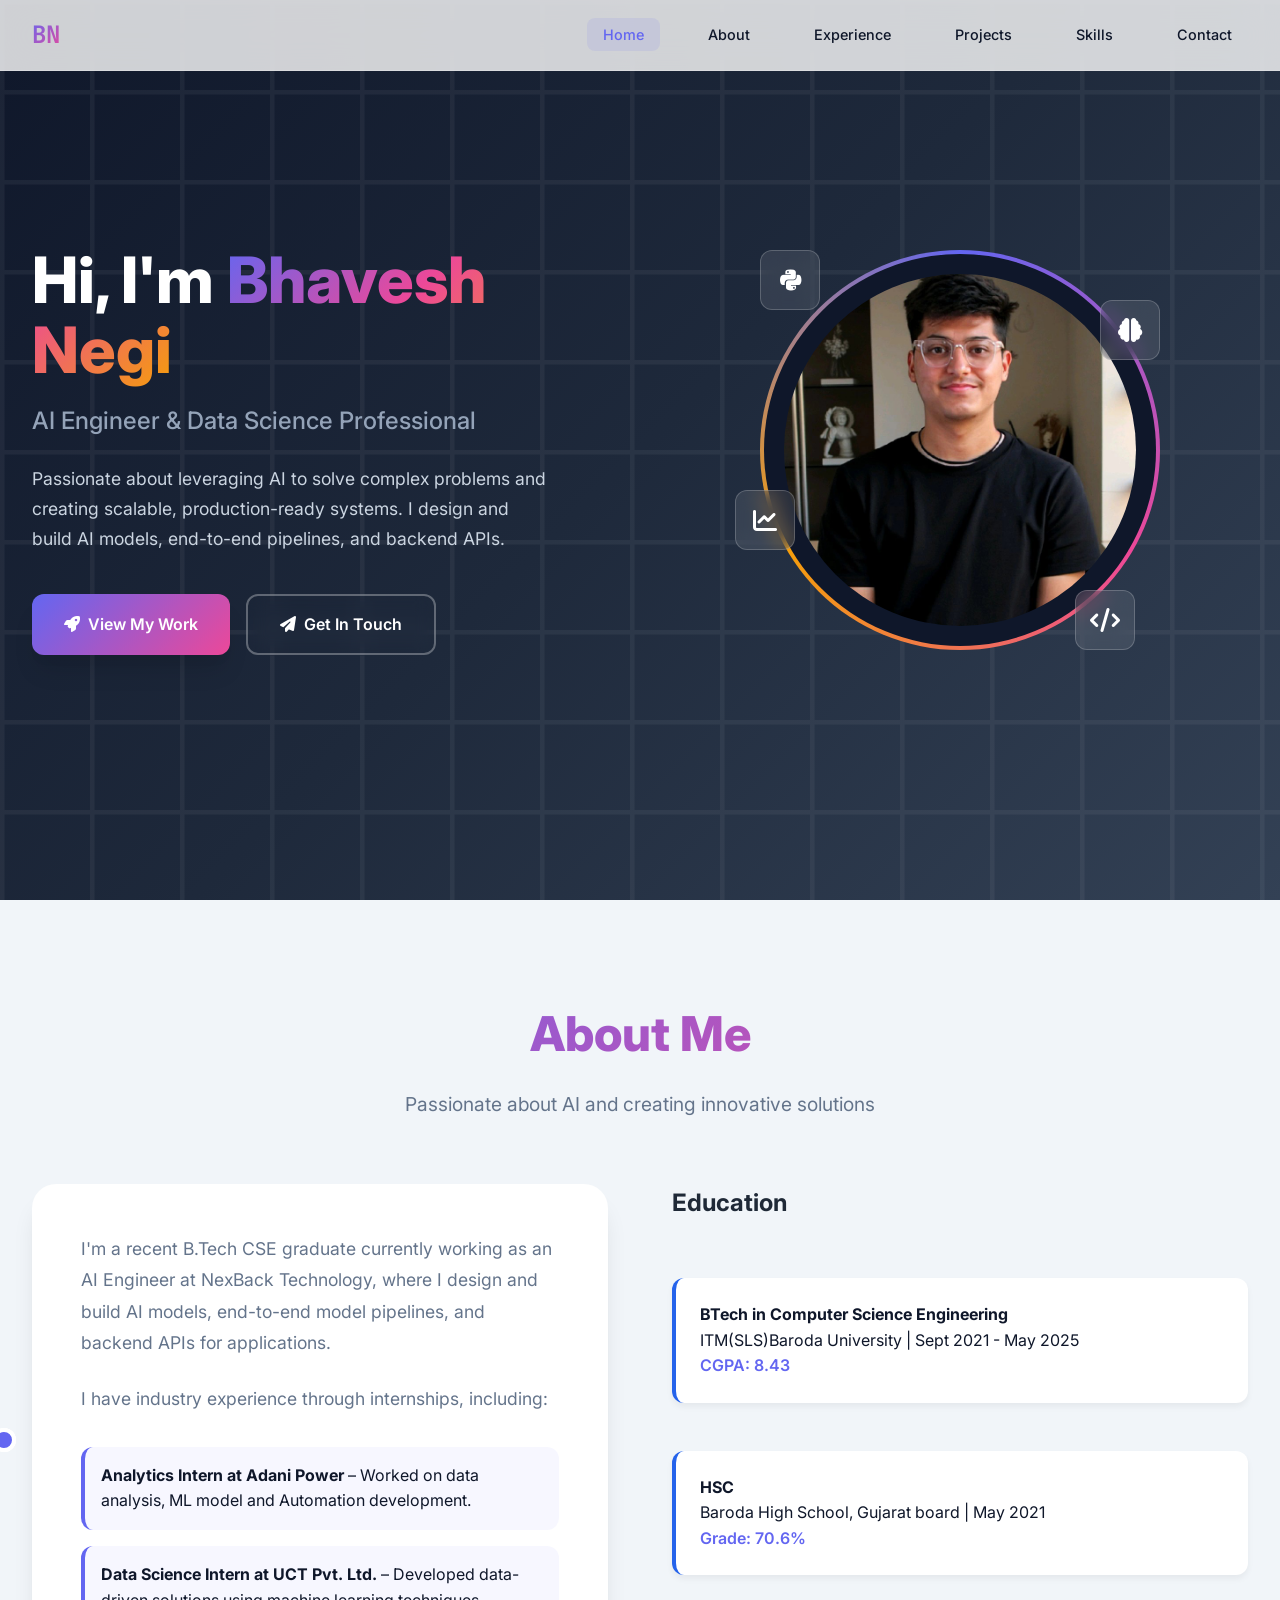
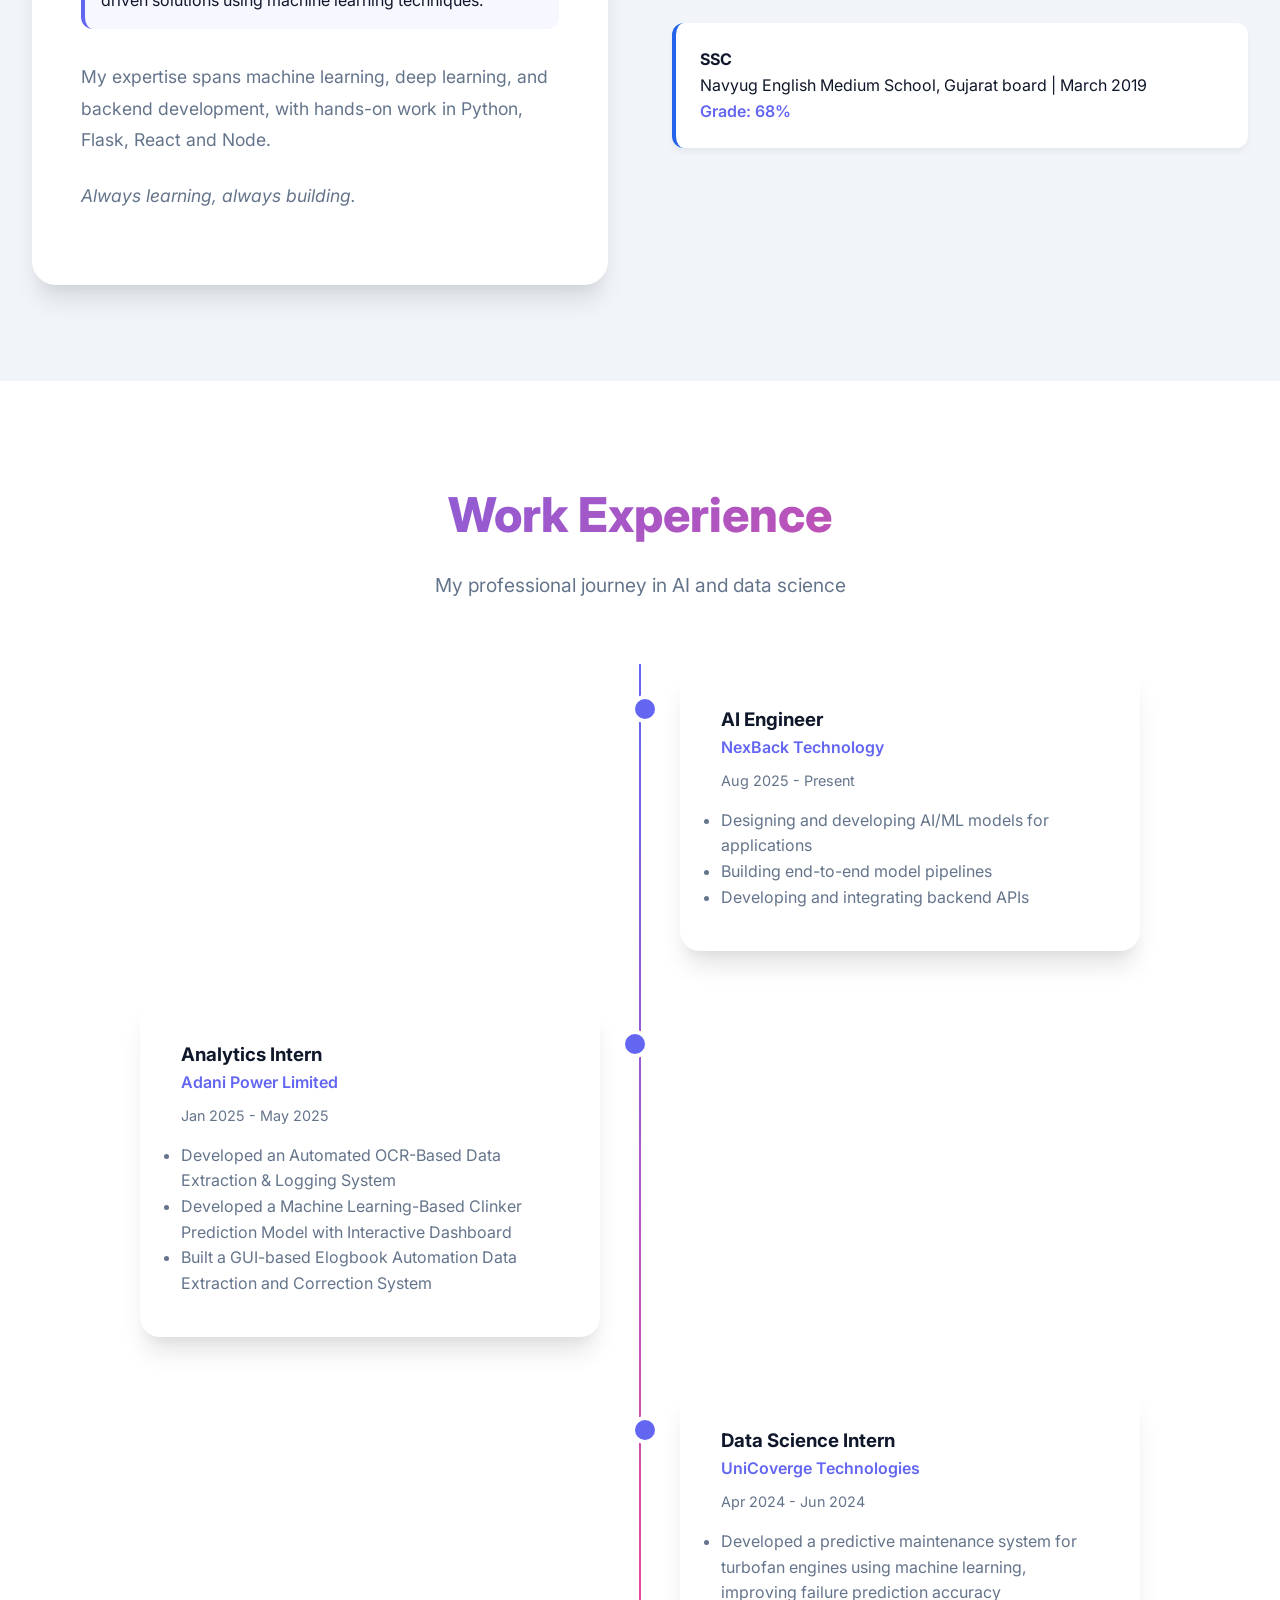
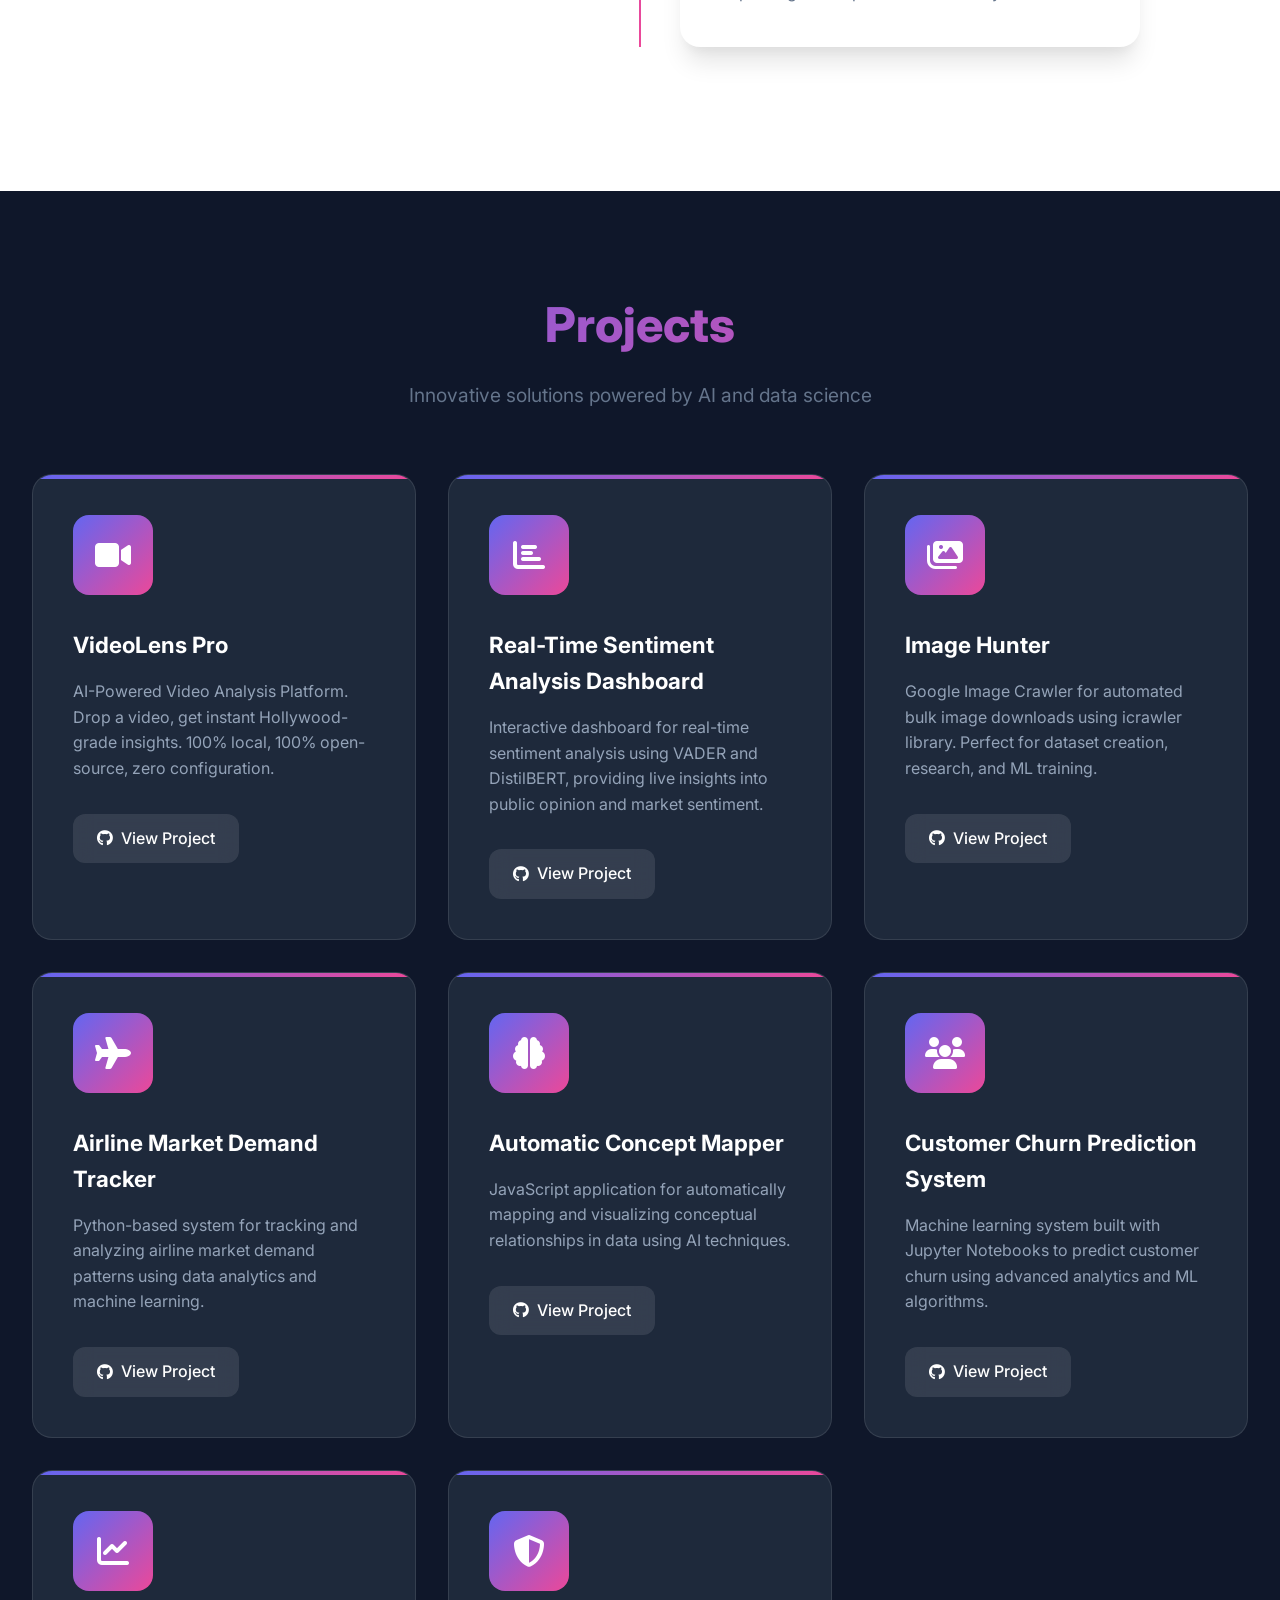
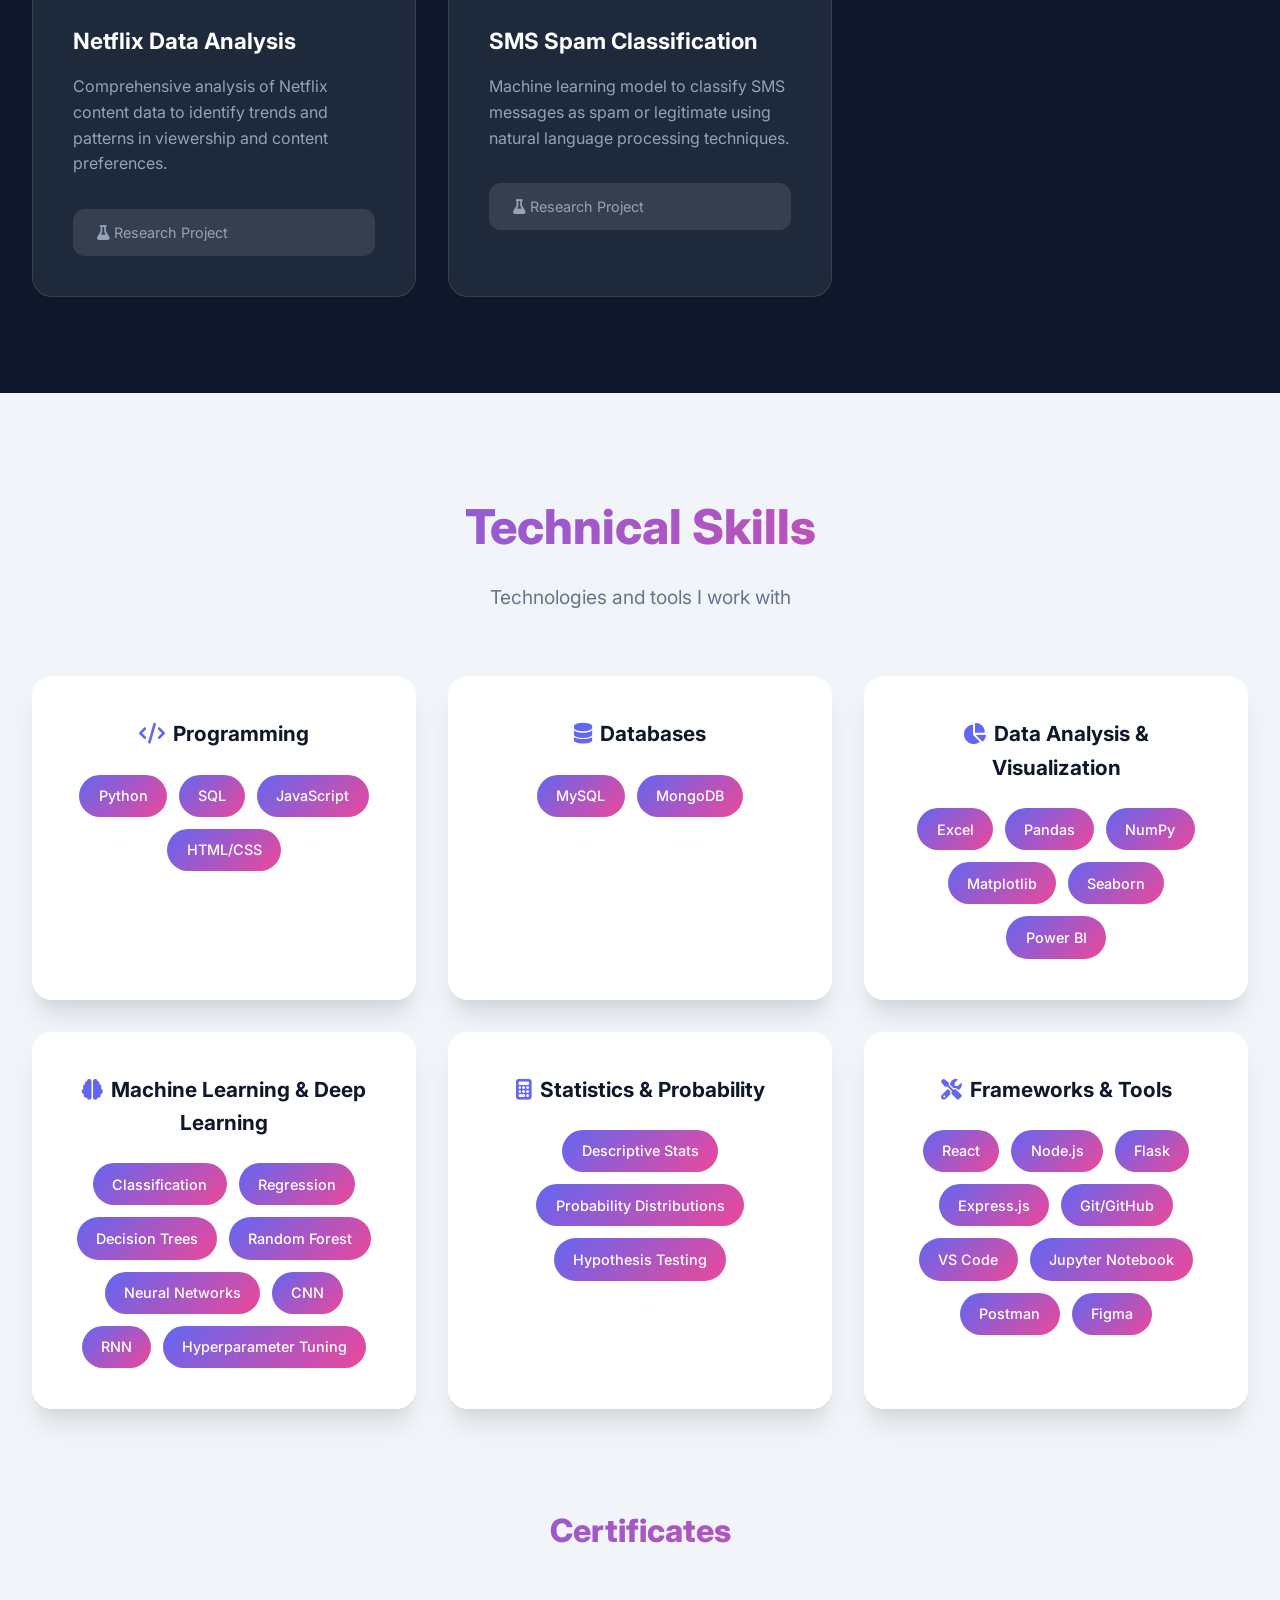
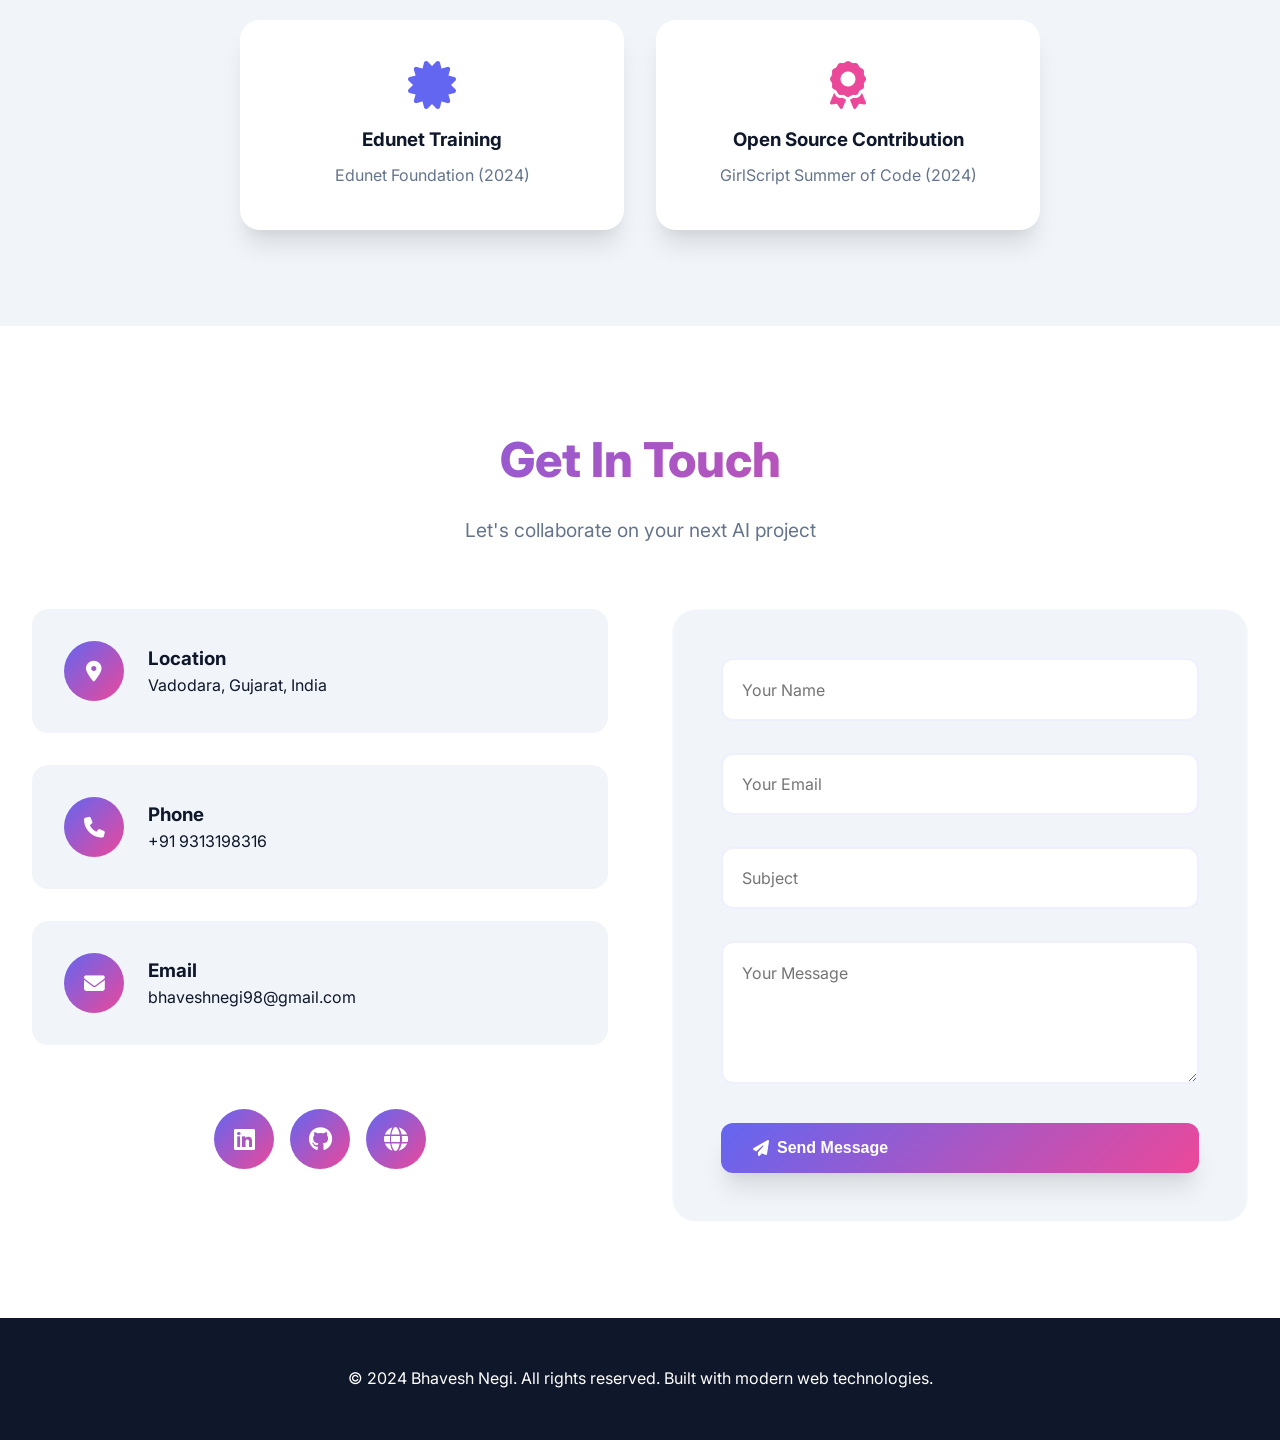
==== port.html @ 1c1dace3 "new file" ====
<!DOCTYPE html>
<html lang="en">
<head>
    <meta charset="UTF-8">
    <meta name="viewport" content="width=device-width, initial-scale=1.0">
    <title>Bhavesh Negi - AI Engineer</title>
    <link href="https://cdnjs.cloudflare.com/ajax/libs/font-awesome/6.4.0/css/all.min.css" rel="stylesheet">
    <link href="https://fonts.googleapis.com/css2?family=Inter:wght@300;400;500;600;700;800&family=JetBrains+Mono:wght@400;500;600&display=swap" rel="stylesheet">
    <style>
        :root {
            --primary: #6366f1;
            --primary-dark: #4f46e5;
            --secondary: #f59e0b;
            --accent: #ec4899;
            --dark: #0f172a;
            --dark-light: #1e293b;
            --gray: #64748b;
            --gray-light: #f1f5f9;
            --white: #ffffff;
            --gradient: linear-gradient(135deg, #667eea 0%, #764ba2 100%);
            --gradient-2: linear-gradient(135deg, #6366f1 0%, #ec4899 100%);
            --shadow: 0 20px 25px -5px rgba(0, 0, 0, 0.1), 0 10px 10px -5px rgba(0, 0, 0, 0.04);
            --shadow-lg: 0 25px 50px -12px rgba(0, 0, 0, 0.25);
        }

        * {
            margin: 0;
            padding: 0;
            box-sizing: border-box;
        }

        html {
            scroll-behavior: smooth;
            font-size: 16px;
        }

        body {
            font-family: 'Inter', sans-serif;
            line-height: 1.6;
            color: var(--dark);
            overflow-x: hidden;
            background: var(--white);
        }

        /* Navigation */
        .navbar {
            position: fixed;
            top: 0;
            width: 100%;
            background: rgba(255, 255, 255, 0.8);
            backdrop-filter: blur(20px);
            border-bottom: 1px solid rgba(255, 255, 255, 0.2);
            z-index: 1000;
            transition: all 0.3s ease;
        }

        .nav-container {
            max-width: 1400px;
            margin: 0 auto;
            padding: 1rem 2rem;
            display: flex;
            justify-content: space-between;
            align-items: center;
        }

        .nav-logo {
            font-family: 'JetBrains Mono', monospace;
            font-size: 1.5rem;
            font-weight: 700;
            background: var(--gradient-2);
            -webkit-background-clip: text;
            -webkit-text-fill-color: transparent;
            background-clip: text;
        }

        .nav-menu {
            display: flex;
            list-style: none;
            gap: 2rem;
        }

        .nav-link {
            text-decoration: none;
            color: var(--dark);
            font-weight: 500;
            font-size: 0.9rem;
            transition: all 0.3s ease;
            position: relative;
            padding: 0.5rem 1rem;
            border-radius: 8px;
        }

        .nav-link:hover, .nav-link.active {
            color: var(--primary);
            background: rgba(99, 102, 241, 0.1);
        }

        .hamburger {
            display: none;
            flex-direction: column;
            cursor: pointer;
            gap: 4px;
        }

        .hamburger span {
            width: 25px;
            height: 3px;
            background: var(--dark);
            border-radius: 2px;
            transition: 0.3s;
        }

        /* Hero Section */
        .hero {
            min-height: 100vh;
            display: flex;
            align-items: center;
            background: linear-gradient(135deg, #0f172a 0%, #1e293b 50%, #334155 100%);
            position: relative;
            overflow: hidden;
        }

        .hero::before {
            content: '';
            position: absolute;
            top: 0;
            left: 0;
            right: 0;
            bottom: 0;
            background: url('data:image/svg+xml,<svg xmlns="http://www.w3.org/2000/svg" viewBox="0 0 100 100"><defs><pattern id="grid" width="10" height="10" patternUnits="userSpaceOnUse"><path d="M 10 0 L 0 0 0 10" fill="none" stroke="rgba(255,255,255,0.05)" stroke-width="1"/></pattern></defs><rect width="100" height="100" fill="url(%23grid)"/></svg>');
            animation: float 20s ease-in-out infinite;
        }

        @keyframes float {
            0%, 100% { transform: translateY(0px); }
            50% { transform: translateY(-20px); }
        }

        .hero-container {
            max-width: 1400px;
            margin: 0 auto;
            padding: 0 2rem;
            display: grid;
            grid-template-columns: 1fr 1fr;
            gap: 4rem;
            align-items: center;
            position: relative;
            z-index: 2;
        }

        .hero-content h1 {
            font-size: clamp(2.5rem, 5vw, 4rem);
            font-weight: 800;
            color: var(--white);
            margin-bottom: 1rem;
            line-height: 1.1;
        }

        .hero-content .highlight {
            background: linear-gradient(135deg, #6366f1, #ec4899, #f59e0b);
            -webkit-background-clip: text;
            -webkit-text-fill-color: transparent;
            background-clip: text;
            animation: shimmer 3s ease-in-out infinite;
        }

        @keyframes shimmer {
            0%, 100% { background-position: 0% 50%; }
            50% { background-position: 100% 50%; }
        }

        .hero-subtitle {
            font-size: 1.5rem;
            color: #94a3b8;
            margin-bottom: 1.5rem;
            font-weight: 500;
        }

        .hero-description {
            font-size: 1.1rem;
            color: #cbd5e1;
            margin-bottom: 2.5rem;
            line-height: 1.7;
            max-width: 90%;
        }

        .hero-buttons {
            display: flex;
            gap: 1rem;
            flex-wrap: wrap;
        }

        .btn {
            padding: 1rem 2rem;
            border: none;
            border-radius: 12px;
            text-decoration: none;
            font-weight: 600;
            font-size: 1rem;
            transition: all 0.3s ease;
            cursor: pointer;
            display: inline-flex;
            align-items: center;
            gap: 0.5rem;
            position: relative;
            overflow: hidden;
        }

        .btn-primary {
            background: var(--gradient-2);
            color: var(--white);
            box-shadow: var(--shadow);
        }

        .btn-primary:hover {
            transform: translateY(-3px);
            box-shadow: var(--shadow-lg);
        }

        .btn-secondary {
            background: transparent;
            color: var(--white);
            border: 2px solid rgba(255, 255, 255, 0.3);
            backdrop-filter: blur(10px);
        }

        .btn-secondary:hover {
            background: rgba(255, 255, 255, 0.1);
            border-color: rgba(255, 255, 255, 0.5);
            transform: translateY(-3px);
        }

        .hero-visual {
            display: flex;
            justify-content: center;
            align-items: center;
            position: relative;
        }

        .profile-container {
            position: relative;
            width: 400px;
            height: 400px;
        }

        .profile-ring {
            position: absolute;
            inset: 0;
            border-radius: 50%;
            background: conic-gradient(from 0deg, #6366f1, #ec4899, #f59e0b, #6366f1);
            padding: 4px;
            animation: rotate 10s linear infinite;
        }

        @keyframes rotate {
            from { transform: rotate(0deg); }
            to { transform: rotate(360deg); }
        }

        .profile-image {
            width: 100%;
            height: 100%;
            border-radius: 50%;
            background: var(--dark);
            display: flex;
            align-items: center;
            justify-content: center;
            position: relative;
            overflow: hidden;
        }

        .profile-pic {
            width: 90%;
            height: 90%;
            border-radius: 50%;
            object-fit: cover;
            transition: transform 0.3s ease;
        }

        .floating-elements {
            position: absolute;
            inset: -50px;
            pointer-events: none;
        }

        .floating-element {
            position: absolute;
            width: 60px;
            height: 60px;
            border-radius: 12px;
            background: rgba(255, 255, 255, 0.1);
            backdrop-filter: blur(10px);
            border: 1px solid rgba(255, 255, 255, 0.2);
            display: flex;
            align-items: center;
            justify-content: center;
            color: var(--white);
            font-size: 1.5rem;
            animation: float-random 6s ease-in-out infinite;
        }

        .floating-element:nth-child(1) { top: 10%; left: 10%; animation-delay: 0s; }
        .floating-element:nth-child(2) { top: 20%; right: 10%; animation-delay: 1s; }
        .floating-element:nth-child(3) { bottom: 30%; left: 5%; animation-delay: 2s; }
        .floating-element:nth-child(4) { bottom: 10%; right: 15%; animation-delay: 3s; }

        @keyframes float-random {
            0%, 100% { transform: translateY(0px) rotate(0deg); }
            50% { transform: translateY(-20px) rotate(5deg); }
        }

        /* Sections */
        section {
            padding: 6rem 0;
        }

        .container {
            max-width: 1400px;
            margin: 0 auto;
            padding: 0 2rem;
        }

        .section-header {
            text-align: center;
            margin-bottom: 4rem;
        }

        .section-title {
            font-size: clamp(2rem, 4vw, 3rem);
            font-weight: 800;
            margin-bottom: 1rem;
            background: var(--gradient-2);
            -webkit-background-clip: text;
            -webkit-text-fill-color: transparent;
            background-clip: text;
        }

        .section-subtitle {
            font-size: 1.2rem;
            color: var(--gray);
            max-width: 600px;
            margin: 0 auto;
        }

        /* About Section */
        .about {
            background: var(--gray-light);
        }

        .about-content {
            display: grid;
            grid-template-columns: 1fr 1fr;
            gap: 4rem;
            align-items: start;
        }

        .about-text {
            background: var(--white);
            padding: 3rem;
            border-radius: 24px;
            box-shadow: var(--shadow);
            border: 1px solid rgba(255, 255, 255, 0.5);
        }

        .about-text p {
            margin-bottom: 1.5rem;
            font-size: 1.1rem;
            color: var(--gray);
            line-height: 1.8;
        }

        .about-list {
            margin: 2rem 0;
            padding-left: 0;
            list-style: none;
        }

        .about-list li {
            margin-bottom: 1rem;
            padding: 1rem;
            background: rgba(99, 102, 241, 0.05);
            border-radius: 12px;
            border-left: 4px solid var(--primary);
        }

        .education-timeline {
            display: flex;
            flex-direction: column;
            gap: 2rem;
        }
        
        .education-timeline h3{
            font-size: 1.5rem;
            margin-bottom: 1.5rem;
            color: #1f2937;
        }
        

        .education-item {
            background: white;
            padding: 1.5rem;
            border-radius: 12px;
            margin-bottom: 1rem;
            box-shadow: 0 4px 6px rgba(0, 0, 0, 0.05);
            border-left: 4px solid #2563eb;
        }

        .education-item:hover {
            transform: translateY(-5px);
        }

        .education-item::before {
            content: '';
            position: absolute;
            left: -8px;
            top: 50%;
            transform: translateY(-50%);
            width: 16px;
            height: 16px;
            background: var(--primary);
            border-radius: 50%;
            border: 4px solid var(--white);
        }

        /* Experience Section */
        .timeline {
            position: relative;
            max-width: 1000px;
            margin: 0 auto;
        }

        .timeline::before {
            content: '';
            position: absolute;
            left: 50%;
            top: 0;
            bottom: 0;
            width: 2px;
            background: linear-gradient(to bottom, var(--primary), var(--accent));
            transform: translateX(-50%);
        }

        .timeline-item {
            margin-bottom: 3rem;
            position: relative;
        }

        .timeline-content {
            background: var(--white);
            padding: 2.5rem;
            border-radius: 20px;
            box-shadow: var(--shadow);
            border: 1px solid rgba(255, 255, 255, 0.5);
            position: relative;
            width: calc(50% - 40px);
            transition: all 0.3s ease;
        }

        .timeline-content:hover {
            transform: translateY(-5px);
            box-shadow: var(--shadow-lg);
        }

        .timeline-item:nth-child(odd) .timeline-content {
            margin-left: auto;
        }

        .timeline-content::before {
            content: '';
            position: absolute;
            top: 30px;
            width: 20px;
            height: 20px;
            background: var(--primary);
            border-radius: 50%;
            border: 4px solid var(--white);
        }

        .timeline-item:nth-child(odd) .timeline-content::before {
            left: -50px;
        }

        .timeline-item:nth-child(even) .timeline-content::before {
            right: -50px;
        }

        /* Projects Section */
        .projects {
            background: var(--dark);
            color: var(--white);
        }

        .projects-grid {
            display: grid;
            grid-template-columns: repeat(auto-fit, minmax(350px, 1fr));
            gap: 2rem;
        }

        .project-card {
            background: var(--dark-light);
            padding: 2.5rem;
            border-radius: 20px;
            border: 1px solid rgba(255, 255, 255, 0.1);
            transition: all 0.3s ease;
            position: relative;
            overflow: hidden;
        }

        .project-card::before {
            content: '';
            position: absolute;
            top: 0;
            left: 0;
            right: 0;
            height: 4px;
            background: var(--gradient-2);
        }

        .project-card:hover {
            transform: translateY(-10px);
            border-color: rgba(255, 255, 255, 0.2);
        }

        .project-icon {
            width: 80px;
            height: 80px;
            background: var(--gradient-2);
            border-radius: 16px;
            display: flex;
            align-items: center;
            justify-content: center;
            margin-bottom: 2rem;
            font-size: 2rem;
        }

        .project-card h3 {
            font-size: 1.4rem;
            margin-bottom: 1rem;
            color: var(--white);
        }

        .project-card p {
            color: #94a3b8;
            line-height: 1.6;
            margin-bottom: 2rem;
        }

        .project-link {
            display: inline-flex;
            align-items: center;
            gap: 0.5rem;
            background: rgba(255, 255, 255, 0.1);
            color: var(--white);
            padding: 0.75rem 1.5rem;
            border-radius: 12px;
            text-decoration: none;
            font-weight: 500;
            transition: all 0.3s ease;
            backdrop-filter: blur(10px);
        }

        .project-link:hover {
            background: rgba(255, 255, 255, 0.2);
            transform: translateY(-2px);
        }

        /* Skills Section */
        .skills {
            background: var(--gray-light);
        }

        .skills-grid {
            display: grid;
            grid-template-columns: repeat(auto-fit, minmax(350px, 1fr));
            gap: 2rem;
        }

        .skill-category {
            background: var(--white);
            padding: 2.5rem;
            border-radius: 20px;
            box-shadow: var(--shadow);
            border: 1px solid rgba(255, 255, 255, 0.5);
            transition: transform 0.3s ease;
        }

        .skill-category:hover {
            transform: translateY(-5px);
        }

        .skill-category h3 {
            font-size: 1.3rem;
            margin-bottom: 1.5rem;
            color: var(--dark);
            text-align: center;
        }

        .skill-tags {
            display: flex;
            flex-wrap: wrap;
            gap: 0.75rem;
            justify-content: center;
        }

        .skill-tag {
            background: var(--gradient-2);
            color: var(--white);
            padding: 0.6rem 1.2rem;
            border-radius: 25px;
            font-size: 0.9rem;
            font-weight: 500;
            transition: all 0.3s ease;
            cursor: default;
        }

        .skill-tag:hover {
            transform: translateY(-2px) scale(1.05);
            box-shadow: 0 10px 25px rgba(99, 102, 241, 0.3);
        }

        /* Contact Section */
        .contact {
            background: var(--white);
        }

        .contact-content {
            display: grid;
            grid-template-columns: 1fr 1fr;
            gap: 4rem;
        }

        .contact-info {
            display: flex;
            flex-direction: column;
            gap: 2rem;
        }

        .contact-item {
            display: flex;
            align-items: center;
            gap: 1.5rem;
            padding: 2rem;
            background: var(--gray-light);
            border-radius: 16px;
            transition: all 0.3s ease;
        }

        .contact-item:hover {
            transform: translateY(-3px);
            box-shadow: var(--shadow);
        }

        .contact-item i {
            width: 60px;
            height: 60px;
            background: var(--gradient-2);
            color: var(--white);
            border-radius: 50%;
            display: flex;
            align-items: center;
            justify-content: center;
            font-size: 1.3rem;
        }

        .contact-form {
            background: var(--gray-light);
            padding: 3rem;
            border-radius: 24px;
            border: 1px solid rgba(255, 255, 255, 0.5);
        }

        .form-group {
            margin-bottom: 2rem;
        }

        .form-group input,
        .form-group textarea {
            width: 100%;
            padding: 1.2rem;
            border: 2px solid rgba(99, 102, 241, 0.1);
            border-radius: 12px;
            font-family: inherit;
            font-size: 1rem;
            transition: all 0.3s ease;
            background: var(--white);
        }

        .form-group input:focus,
        .form-group textarea:focus {
            outline: none;
            border-color: var(--primary);
            box-shadow: 0 0 0 4px rgba(99, 102, 241, 0.1);
        }

        /* Footer */
        .footer {
            background: var(--dark);
            color: var(--white);
            text-align: center;
            padding: 3rem 0;
        }

        /* Responsive */
        @media (max-width: 768px) {
            .hamburger {
                display: flex;
            }

            .nav-menu {
                position: fixed;
                left: -100%;
                top: 80px;
                flex-direction: column;
                background: rgba(255, 255, 255, 0.95);
                backdrop-filter: blur(20px);
                width: 100%;
                text-align: center;
                transition: 0.3s;
                padding: 2rem 0;
                border-radius: 0 0 20px 20px;
            }

            .nav-menu.active {
                left: 0;
            }

            .hero-container {
                grid-template-columns: 1fr;
                text-align: center;
                gap: 3rem;
            }

            .profile-container {
                width: 300px;
                height: 300px;
            }

            .about-content,
            .contact-content {
                grid-template-columns: 1fr;
                gap: 2rem;
            }

            .timeline::before {
                left: 20px;
            }

            .timeline-content {
                width: calc(100% - 60px);
                margin-left: 60px !important;
            }

            .timeline-content::before {
                left: -50px !important;
            }

            .projects-grid,
            .skills-grid {
                grid-template-columns: 1fr;
            }
        }

        /* Scroll animations */
        .fade-in {
            opacity: 0;
            transform: translateY(30px);
            transition: all 0.8s ease;
        }

        .fade-in.visible {
            opacity: 1;
            transform: translateY(0);
        }

        /* Scroll progress */
        .scroll-progress {
            position: fixed;
            top: 0;
            left: 0;
            width: 0%;
            height: 3px;
            background: var(--gradient-2);
            z-index: 1001;
            transition: width 0.1s ease;
        }
    </style>
</head>
<body>
    <!-- Scroll Progress -->
    <div class="scroll-progress"></div>

    <!-- Navigation -->
    <nav class="navbar">
        <div class="nav-container">
            <div class="nav-logo">BN</div>
            <ul class="nav-menu">
                <li><a href="#home" class="nav-link active">Home</a></li>
                <li><a href="#about" class="nav-link">About</a></li>
                <li><a href="#experience" class="nav-link">Experience</a></li>
                <li><a href="#projects" class="nav-link">Projects</a></li>
                <li><a href="#skills" class="nav-link">Skills</a></li>
                <li><a href="#contact" class="nav-link">Contact</a></li>
            </ul>
            <div class="hamburger">
                <span></span>
                <span></span>
                <span></span>
            </div>
        </div>
    </nav>

    <!-- Hero Section -->
    <section id="home" class="hero">
        <div class="hero-container">
            <div class="hero-content">
                <h1>Hi, I'm <span class="highlight">Bhavesh Negi</span></h1>
                <p class="hero-subtitle">AI Engineer & Data Science Professional</p>
                <p class="hero-description">
                    Passionate about leveraging AI to solve complex problems and creating scalable, production-ready systems. I design and build AI models, end-to-end pipelines, and backend APIs.
                </p>
                <div class="hero-buttons">
                    <a href="#projects" class="btn btn-primary">
                        <i class="fas fa-rocket"></i>
                        View My Work
                    </a>
                    <a href="#contact" class="btn btn-secondary">
                        <i class="fas fa-paper-plane"></i>
                        Get In Touch 
                    </a>
                </div>
            </div>
            <div class="hero-visual">
                <div class="profile-container">
                    <div class="profile-ring">
                        <div class="profile-image">
                            <img src="profile-photo.jpg" alt="Bhavesh Negi - AI Engineer" class="profile-pic">
                        </div>
                    </div>
                    <div class="floating-elements">
                        <div class="floating-element"><i class="fab fa-python"></i></div>
                        <div class="floating-element"><i class="fas fa-brain"></i></div>
                        <div class="floating-element"><i class="fas fa-chart-line"></i></div>
                        <div class="floating-element"><i class="fas fa-code"></i></div>
                    </div>
                </div>
            </div>
        </div>
    </section>

    <!-- About Section -->
    <section id="about" class="about fade-in">
        <div class="container">
            <div class="section-header">
                <h2 class="section-title">About Me</h2>
                <p class="section-subtitle">Passionate about AI and creating innovative solutions</p>
            </div>
            <div class="about-content">
                <div class="about-text">
                    <p>I'm a recent B.Tech CSE graduate currently working as an AI Engineer at NexBack Technology, where I design and build AI models, end-to-end model pipelines, and backend APIs for applications.</p>
                    <p>I have industry experience through internships, including:</p>
                    <ul class="about-list">
                        <li><strong>Analytics Intern at Adani Power</strong> – Worked on data analysis, ML model and Automation development.</li>
                        <li><strong>Data Science Intern at UCT Pvt. Ltd.</strong> – Developed data-driven solutions using machine learning techniques.</li>
                    </ul>
                    <p>My expertise spans machine learning, deep learning, and backend development, with hands-on work in Python, Flask, React and Node.</p>
                    <p><em>Always learning, always building.</em></p>
                </div>
                <div class="education-timeline">
                    <h3>Education</h3>
                    <div class="education-item">
                        <h4>BTech in Computer Science Engineering</h4>
                        <p>ITM(SLS)Baroda University | Sept 2021 - May 2025</p>
                        <p style="color: var(--primary); font-weight: 600;">CGPA: 8.43</p>
                    </div>
                    <div class="education-item">
                        <h4>HSC</h4>
                        <p>Baroda High School, Gujarat board | May 2021</p>
                        <p style="color: var(--primary); font-weight: 600;">Grade: 70.6%</p>
                    </div>
                    <div class="education-item">
                        <h4>SSC</h4>
                        <p>Navyug English Medium School, Gujarat board | March 2019</p>
                        <p style="color: var(--primary); font-weight: 600;">Grade: 68%</p>
                    </div>
                </div>
            </div>
        </div>
    </section>

    <!-- Experience Section -->
    <section id="experience" class="experience fade-in">
        <div class="container">
            <div class="section-header">
                <h2 class="section-title">Work Experience</h2>
                <p class="section-subtitle">My professional journey in AI and data science</p>
            </div>
            <div class="timeline">
                <div class="timeline-item">
                    <div class="timeline-content">
                        <h3>AI Engineer</h3>
                        <span style="color: var(--primary); font-weight: 600;">NexBack Technology</span>
                        <span style="color: var(--gray); font-size: 0.9rem; display: block; margin: 0.5rem 0;">Aug 2025 - Present</span>
                        <ul style="margin-top: 1rem; color: var(--gray);">
                            <li>Designing and developing AI/ML models for applications</li>
                            <li>Building end-to-end model pipelines</li>
                            <li>Developing and integrating backend APIs</li>
                        </ul>
                    </div>
                </div>
                <div class="timeline-item">
                    <div class="timeline-content">
                        <h3>Analytics Intern</h3>
                        <span style="color: var(--primary); font-weight: 600;">Adani Power Limited</span>
                        <span style="color: var(--gray); font-size: 0.9rem; display: block; margin: 0.5rem 0;">Jan 2025 - May 2025</span>
                        <ul style="margin-top: 1rem; color: var(--gray);">
                            <li>Developed an Automated OCR-Based Data Extraction & Logging System</li>
                            <li>Developed a Machine Learning-Based Clinker Prediction Model with Interactive Dashboard</li>
                            <li>Built a GUI-based Elogbook Automation Data Extraction and Correction System</li>
                        </ul>
                    </div>
                </div>
                <div class="timeline-item">
                    <div class="timeline-content">
                        <h3>Data Science Intern</h3>
                        <span style="color: var(--primary); font-weight: 600;">UniCoverge Technologies</span>
                        <span style="color: var(--gray); font-size: 0.9rem; display: block; margin: 0.5rem 0;">Apr 2024 - Jun 2024</span>
                        <ul style="margin-top: 1rem; color: var(--gray);">
                            <li>Developed a predictive maintenance system for turbofan engines using machine learning, improving failure prediction accuracy</li>
                        </ul>
                    </div>
                </div>
            </div>
        </div>
    </section>

    <!-- Projects Section -->
    <section id="projects" class="projects fade-in">
        <div class="container">
            <div class="section-header">
                <h2 class="section-title">Projects</h2>
                <p class="section-subtitle">Innovative solutions powered by AI and data science</p>
            </div>
            <div class="projects-grid">
                <div class="project-card">
                    <div class="project-icon">
                        <i class="fas fa-video"></i>
                    </div>
                    <h3>VideoLens Pro</h3>
                    <p>AI-Powered Video Analysis Platform. Drop a video, get instant Hollywood-grade insights. 100% local, 100% open-source, zero configuration.</p>
                    <a href="https://github.com/bhaveshnegi/VideoLensPro" class="project-link" target="_blank">
                        <i class="fab fa-github"></i>
                        View Project
                    </a>
                </div>

                <div class="project-card">
                    <div class="project-icon">
                        <i class="fas fa-chart-bar"></i>
                    </div>
                    <h3>Real-Time Sentiment Analysis Dashboard</h3>
                    <p>Interactive dashboard for real-time sentiment analysis using VADER and DistilBERT, providing live insights into public opinion and market sentiment.</p>
                    <a href="https://github.com/bhaveshnegi/Real-Time-Sentiment-Analysis-Dashboard" class="project-link" target="_blank">
                        <i class="fab fa-github"></i>
                        View Project
                    </a>
                </div>

                <div class="project-card">
                    <div class="project-icon">
                        <i class="fas fa-images"></i>
                    </div>
                    <h3>Image Hunter</h3>
                    <p>Google Image Crawler for automated bulk image downloads using icrawler library. Perfect for dataset creation, research, and ML training.</p>
                    <a href="https://github.com/bhaveshnegi/Image-Hunter" class="project-link" target="_blank">
                        <i class="fab fa-github"></i>
                        View Project
                    </a>
                </div>

                <div class="project-card">
                    <div class="project-icon">
                        <i class="fas fa-plane"></i>
                    </div>
                    <h3>Airline Market Demand Tracker</h3>
                    <p>Python-based system for tracking and analyzing airline market demand patterns using data analytics and machine learning.</p>
                    <a href="https://github.com/bhaveshnegi/Airline-Market-Demand-Tracker" class="project-link" target="_blank">
                        <i class="fab fa-github"></i>
                        View Project
                    </a>
                </div>

                <div class="project-card">
                    <div class="project-icon">
                        <i class="fas fa-brain"></i>
                    </div>
                    <h3>Automatic Concept Mapper</h3>
                    <p>JavaScript application for automatically mapping and visualizing conceptual relationships in data using AI techniques.</p>
                    <a href="https://github.com/bhaveshnegi/Automatic-Concept-Mapper" class="project-link" target="_blank">
                        <i class="fab fa-github"></i>
                        View Project
                    </a>
                </div>

                <div class="project-card">
                    <div class="project-icon">
                        <i class="fas fa-users"></i>
                    </div>
                    <h3>Customer Churn Prediction System</h3>
                    <p>Machine learning system built with Jupyter Notebooks to predict customer churn using advanced analytics and ML algorithms.</p>
                    <a href="https://github.com/bhaveshnegi/Customer-Churn-Prediction-System" class="project-link" target="_blank">
                        <i class="fab fa-github"></i>
                        View Project
                    </a>
                </div>

                <div class="project-card">
                    <div class="project-icon">
                        <i class="fas fa-chart-line"></i>
                    </div>
                    <h3>Netflix Data Analysis</h3>
                    <p>Comprehensive analysis of Netflix content data to identify trends and patterns in viewership and content preferences.</p>
                    <div style="padding: 0.75rem 1.5rem; background: rgba(255, 255, 255, 0.1); border-radius: 12px; color: #94a3b8; font-size: 0.9rem; margin-top: 2rem;">
                        <i class="fas fa-flask"></i>
                        Research Project
                    </div>
                </div>

                <div class="project-card">
                    <div class="project-icon">
                        <i class="fas fa-shield-alt"></i>
                    </div>
                    <h3>SMS Spam Classification</h3>
                    <p>Machine learning model to classify SMS messages as spam or legitimate using natural language processing techniques.</p>
                    <div style="padding: 0.75rem 1.5rem; background: rgba(255, 255, 255, 0.1); border-radius: 12px; color: #94a3b8; font-size: 0.9rem; margin-top: 2rem;">
                        <i class="fas fa-flask"></i>
                        Research Project
                    </div>
                </div>
            </div>
        </div>
    </section>

    <!-- Skills Section -->
    <section id="skills" class="skills fade-in">
        <div class="container">
            <div class="section-header">
                <h2 class="section-title">Technical Skills</h2>
                <p class="section-subtitle">Technologies and tools I work with</p>
            </div>
            <div class="skills-grid">
                <div class="skill-category">
                    <h3><i class="fas fa-code" style="margin-right: 0.5rem; color: var(--primary);"></i>Programming</h3>
                    <div class="skill-tags">
                        <span class="skill-tag">Python</span>
                        <span class="skill-tag">SQL</span>
                        <span class="skill-tag">JavaScript</span>
                        <span class="skill-tag">HTML/CSS</span>
                    </div>
                </div>

                <div class="skill-category">
                    <h3><i class="fas fa-database" style="margin-right: 0.5rem; color: var(--primary);"></i>Databases</h3>
                    <div class="skill-tags">
                        <span class="skill-tag">MySQL</span>
                        <span class="skill-tag">MongoDB</span>
                    </div>
                </div>

                <div class="skill-category">
                    <h3><i class="fas fa-chart-pie" style="margin-right: 0.5rem; color: var(--primary);"></i>Data Analysis & Visualization</h3>
                    <div class="skill-tags">
                        <span class="skill-tag">Excel</span>
                        <span class="skill-tag">Pandas</span>
                        <span class="skill-tag">NumPy</span>
                        <span class="skill-tag">Matplotlib</span>
                        <span class="skill-tag">Seaborn</span>
                        <span class="skill-tag">Power BI</span>
                    </div>
                </div>

                <div class="skill-category">
                    <h3><i class="fas fa-brain" style="margin-right: 0.5rem; color: var(--primary);"></i>Machine Learning & Deep Learning</h3>
                    <div class="skill-tags">
                        <span class="skill-tag">Classification</span>
                        <span class="skill-tag">Regression</span>
                        <span class="skill-tag">Decision Trees</span>
                        <span class="skill-tag">Random Forest</span>
                        <span class="skill-tag">Neural Networks</span>
                        <span class="skill-tag">CNN</span>
                        <span class="skill-tag">RNN</span>
                        <span class="skill-tag">Hyperparameter Tuning</span>
                    </div>
                </div>

                <div class="skill-category">
                    <h3><i class="fas fa-calculator" style="margin-right: 0.5rem; color: var(--primary);"></i>Statistics & Probability</h3>
                    <div class="skill-tags">
                        <span class="skill-tag">Descriptive Stats</span>
                        <span class="skill-tag">Probability Distributions</span>
                        <span class="skill-tag">Hypothesis Testing</span>
                    </div>
                </div>

                <div class="skill-category">
                    <h3><i class="fas fa-tools" style="margin-right: 0.5rem; color: var(--primary);"></i>Frameworks & Tools</h3>
                    <div class="skill-tags">
                        <span class="skill-tag">React</span>
                        <span class="skill-tag">Node.js</span>
                        <span class="skill-tag">Flask</span>
                        <span class="skill-tag">Express.js</span>
                        <span class="skill-tag">Git/GitHub</span>
                        <span class="skill-tag">VS Code</span>
                        <span class="skill-tag">Jupyter Notebook</span>
                        <span class="skill-tag">Postman</span>
                        <span class="skill-tag">Figma</span>
                    </div>
                </div>
            </div>

            <!-- Certificates Section -->
            <div style="margin-top: 6rem;">
                <div class="section-header">
                    <h2 class="section-title" style="font-size: 2rem;">Certificates</h2>
                </div>
                <div style="display: grid; grid-template-columns: repeat(auto-fit, minmax(300px, 1fr)); gap: 2rem; max-width: 800px; margin: 0 auto;">
                    <div style="background: var(--white); padding: 2.5rem; border-radius: 20px; box-shadow: var(--shadow); text-align: center; border: 1px solid rgba(255, 255, 255, 0.5); transition: transform 0.3s ease;" onmouseover="this.style.transform='translateY(-5px)'" onmouseout="this.style.transform='translateY(0)'">
                        <i class="fas fa-certificate" style="font-size: 3rem; color: var(--primary); margin-bottom: 1rem;"></i>
                        <h3 style="margin-bottom: 0.5rem;">Edunet Training</h3>
                        <p style="color: var(--gray);">Edunet Foundation (2024)</p>
                    </div>
                    <div style="background: var(--white); padding: 2.5rem; border-radius: 20px; box-shadow: var(--shadow); text-align: center; border: 1px solid rgba(255, 255, 255, 0.5); transition: transform 0.3s ease;" onmouseover="this.style.transform='translateY(-5px)'" onmouseout="this.style.transform='translateY(0)'">
                        <i class="fas fa-award" style="font-size: 3rem; color: var(--accent); margin-bottom: 1rem;"></i>
                        <h3 style="margin-bottom: 0.5rem;">Open Source Contribution</h3>
                        <p style="color: var(--gray);">GirlScript Summer of Code (2024)</p>
                    </div>
                </div>
            </div>
        </div>
    </section>

    <!-- Contact Section -->
    <section id="contact" class="contact fade-in">
        <div class="container">
            <div class="section-header">
                <h2 class="section-title">Get In Touch</h2>
                <p class="section-subtitle">Let's collaborate on your next AI project</p>
            </div>
            <div class="contact-content">
                <div class="contact-info">
                    <div class="contact-item">
                        <i class="fas fa-map-marker-alt"></i>
                        <div>
                            <h3>Location</h3>
                            <p>Vadodara, Gujarat, India</p>
                        </div>
                    </div>
                    <div class="contact-item">
                        <i class="fas fa-phone"></i>
                        <div>
                            <h3>Phone</h3>
                            <p>+91 9313198316</p>
                        </div>
                    </div>
                    <div class="contact-item">
                        <i class="fas fa-envelope"></i>
                        <div>
                            <h3>Email</h3>
                            <p>bhaveshnegi98@gmail.com</p>
                        </div>
                    </div>
                    <div style="display: flex; gap: 1rem; justify-content: center; margin-top: 2rem;">
                        <a href="https://www.linkedin.com/in/bhavesh-negi-59314224a/" style="width: 60px; height: 60px; background: var(--gradient-2); color: var(--white); border-radius: 50%; display: flex; align-items: center; justify-content: center; text-decoration: none; transition: all 0.3s ease; font-size: 1.5rem;" target="_blank" onmouseover="this.style.transform='translateY(-3px)'" onmouseout="this.style.transform='translateY(0)'">
                            <i class="fab fa-linkedin"></i>
                        </a>
                        <a href="https://github.com/bhaveshnegi" style="width: 60px; height: 60px; background: var(--gradient-2); color: var(--white); border-radius: 50%; display: flex; align-items: center; justify-content: center; text-decoration: none; transition: all 0.3s ease; font-size: 1.5rem;" target="_blank" onmouseover="this.style.transform='translateY(-3px)'" onmouseout="this.style.transform='translateY(0)'">
                            <i class="fab fa-github"></i>
                        </a>
                        <a href="#" style="width: 60px; height: 60px; background: var(--gradient-2); color: var(--white); border-radius: 50%; display: flex; align-items: center; justify-content: center; text-decoration: none; transition: all 0.3s ease; font-size: 1.5rem;" onmouseover="this.style.transform='translateY(-3px)'" onmouseout="this.style.transform='translateY(0)'">
                            <i class="fas fa-globe"></i>
                        </a>
                    </div>
                </div>
                <div class="contact-form">
                    <div id="contactForm">
                        <div class="form-group">
                            <input type="text" id="name" name="name" placeholder="Your Name" required>
                        </div>
                        <div class="form-group">
                            <input type="email" id="email" name="email" placeholder="Your Email" required>
                        </div>
                        <div class="form-group">
                            <input type="text" id="subject" name="subject" placeholder="Subject" required>
                        </div>
                        <div class="form-group">
                            <textarea id="message" name="message" placeholder="Your Message" rows="5" required></textarea>
                        </div>
                        <button type="button" class="btn btn-primary" style="width: 100%;" onclick="sendMessage()">
                            <i class="fas fa-paper-plane"></i>
                            Send Message
                        </button>
                    </div>
                </div>
            </div>
        </div>
    </section>

    <!-- Footer -->
    <footer class="footer">
        <div class="container">
            <p>&copy; 2024 Bhavesh Negi. All rights reserved. Built with modern web technologies.</p>
        </div>
    </footer>

    <script>
        // Mobile Navigation Toggle
        const hamburger = document.querySelector('.hamburger');
        const navMenu = document.querySelector('.nav-menu');

        hamburger.addEventListener('click', () => {
            hamburger.classList.toggle('active');
            navMenu.classList.toggle('active');
        });

        // Close mobile menu when clicking on a link
        document.querySelectorAll('.nav-link').forEach(link => {
            link.addEventListener('click', () => {
                hamburger.classList.remove('active');
                navMenu.classList.remove('active');
            });
        });

        // Smooth scrolling for navigation links
        document.querySelectorAll('a[href^="#"]').forEach(anchor => {
            anchor.addEventListener('click', function (e) {
                e.preventDefault();
                const target = document.querySelector(this.getAttribute('href'));
                if (target) {
                    target.scrollIntoView({
                        behavior: 'smooth',
                        block: 'start'
                    });
                }
            });
        });

        // Scroll progress bar
        window.addEventListener('scroll', () => {
            const scrollTop = document.documentElement.scrollTop;
            const scrollHeight = document.documentElement.scrollHeight - document.documentElement.clientHeight;
            const scrollPercent = (scrollTop / scrollHeight) * 100;
            document.querySelector('.scroll-progress').style.width = scrollPercent + '%';
        });

        // Navbar background change on scroll
        window.addEventListener('scroll', () => {
            const navbar = document.querySelector('.navbar');
            if (window.scrollY > 100) {
                navbar.style.background = 'rgba(255, 255, 255, 0.9)';
                navbar.style.borderBottom = '1px solid rgba(0, 0, 0, 0.1)';
            } else {
                navbar.style.background = 'rgba(255, 255, 255, 0.8)';
                navbar.style.borderBottom = '1px solid rgba(255, 255, 255, 0.2)';
            }
        });

        // Scroll animations
        const observerOptions = {
            threshold: 0.1,
            rootMargin: '0px 0px -50px 0px'
        };

        const observer = new IntersectionObserver((entries) => {
            entries.forEach(entry => {
                if (entry.isIntersecting) {
                    entry.target.classList.add('visible');
                }
            });
        }, observerOptions);

        // Observe all sections for animation
        document.querySelectorAll('.fade-in').forEach(section => {
            observer.observe(section);
        });

        // Active navigation highlighting
        function highlightActiveNav() {
            const sections = document.querySelectorAll('section[id]');
            const navLinks = document.querySelectorAll('.nav-link');
            
            window.addEventListener('scroll', () => {
                let current = '';
                
                sections.forEach(section => {
                    const sectionTop = section.offsetTop;
                    const sectionHeight = section.clientHeight;
                    
                    if (window.scrollY >= (sectionTop - 200)) {
                        current = section.getAttribute('id');
                    }
                });
                
                navLinks.forEach(link => {
                    link.classList.remove('active');
                    if (link.getAttribute('href') === `#${current}`) {
                        link.classList.add('active');
                    }
                });
            });
        }

        highlightActiveNav();

        // Contact form handling
        function sendMessage() {
            const name = document.getElementById('name').value;
            const email = document.getElementById('email').value;
            const subject = document.getElementById('subject').value;
            const message = document.getElementById('message').value;
            
            if (!name || !email || !subject || !message) {
                alert('Please fill in all fields');
                return;
            }
            
            const emailRegex = /^[^\s@]+@[^\s@]+\.[^\s@]+$/;
            if (!emailRegex.test(email)) {
                alert('Please enter a valid email address');
                return;
            }
            
            alert('Thank you for your message! I will get back to you soon.');
            
            // Reset the form
            document.getElementById('name').value = '';
            document.getElementById('email').value = '';
            document.getElementById('subject').value = '';
            document.getElementById('message').value = '';
        }

        // Add loading animation
        window.addEventListener('load', () => {
            document.body.style.opacity = '1';
        });

        document.body.style.opacity = '0';
        document.body.style.transition = 'opacity 0.5s ease';

        // Back to top button
        const backToTopBtn = document.createElement('button');
        backToTopBtn.innerHTML = '<i class="fas fa-arrow-up"></i>';
        backToTopBtn.style.cssText = `
            position: fixed;
            bottom: 30px;
            right: 30px;
            width: 60px;
            height: 60px;
            background: var(--gradient-2);
            color: white;
            border: none;
            border-radius: 50%;
            cursor: pointer;
            display: none;
            align-items: center;
            justify-content: center;
            font-size: 1.2rem;
            transition: all 0.3s ease;
            z-index: 1000;
            box-shadow: var(--shadow);
        `;
        
        document.body.appendChild(backToTopBtn);
        
        window.addEventListener('scroll', () => {
            if (window.scrollY > 300) {
                backToTopBtn.style.display = 'flex';
            } else {
                backToTopBtn.style.display = 'none';
            }
        });
        
        backToTopBtn.addEventListener('click', () => {
            window.scrollTo({
                top: 0,
                behavior: 'smooth'
            });
        });
        
        backToTopBtn.addEventListener('mouseenter', function() {
            this.style.transform = 'translateY(-5px) scale(1.1)';
        });
        
        backToTopBtn.addEventListener('mouseleave', function() {
            this.style.transform = 'translateY(0) scale(1)';
        });
    </script>
</body>
</html>
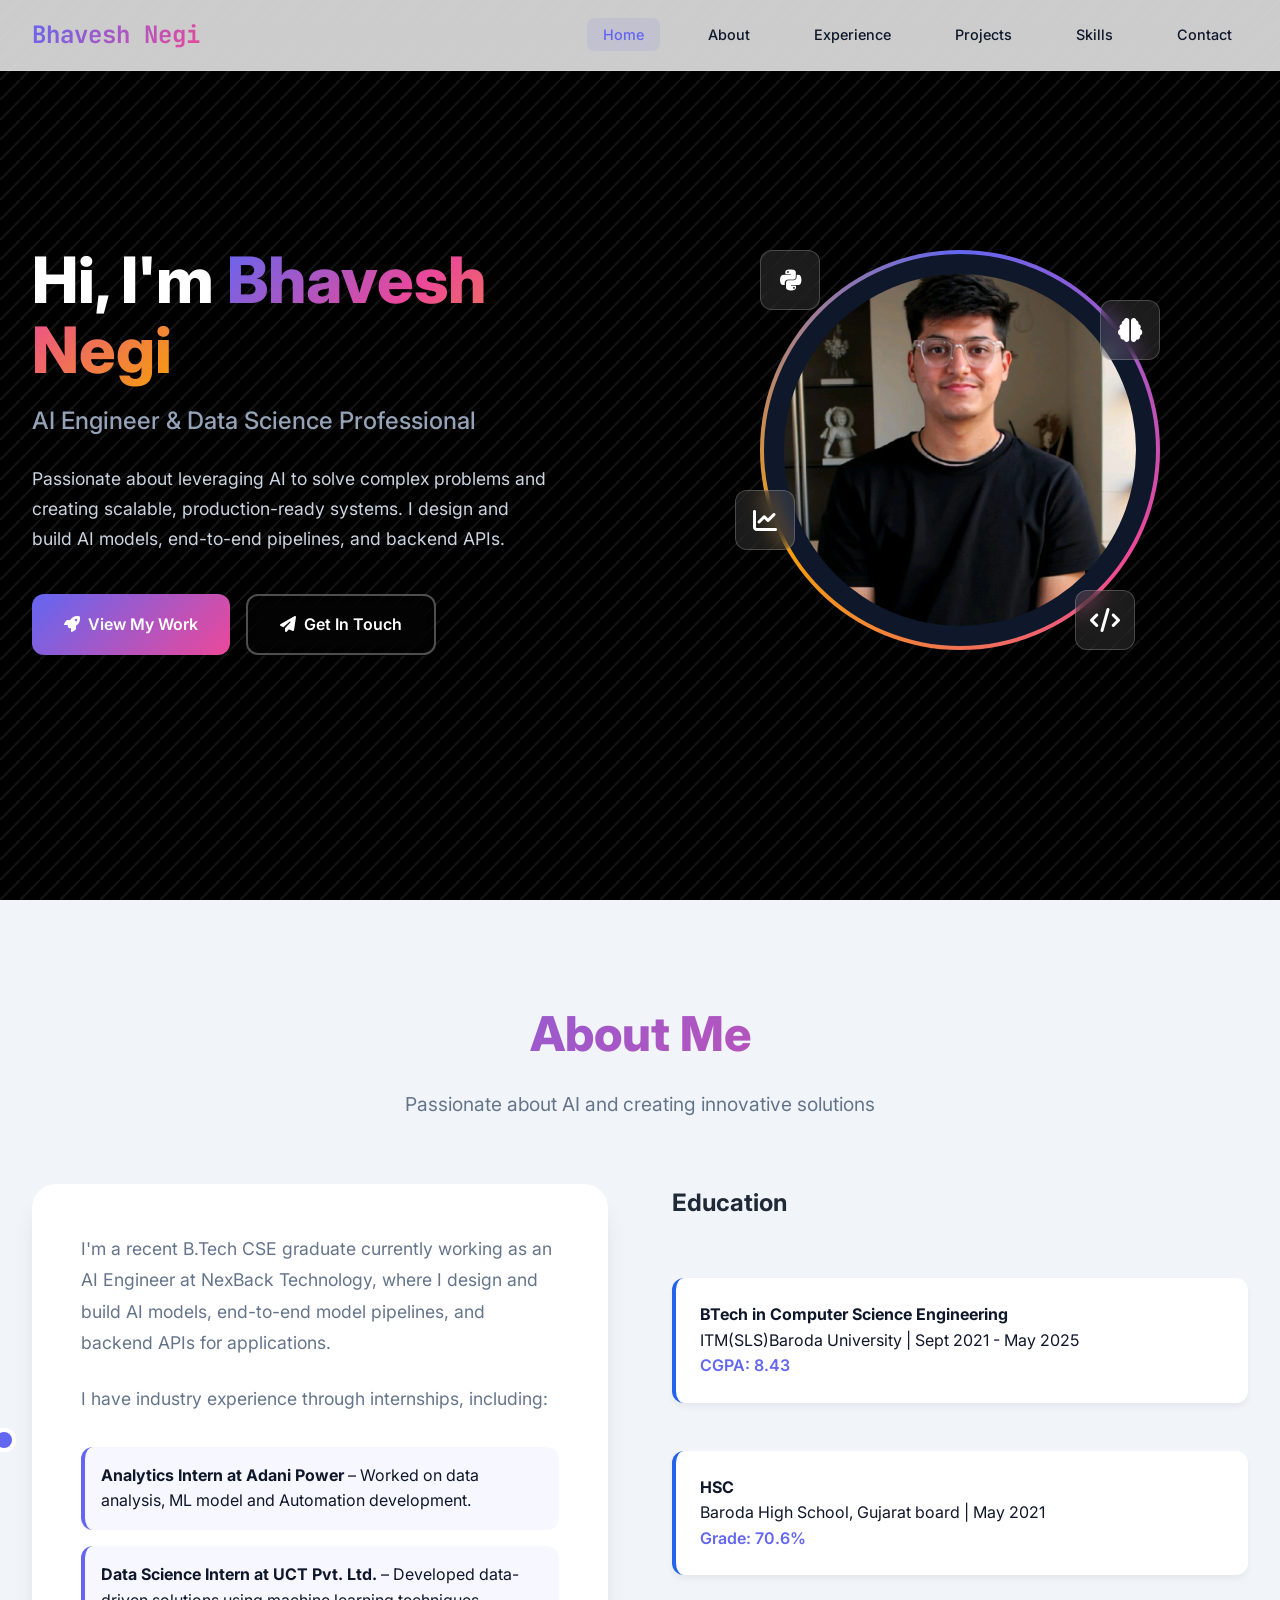
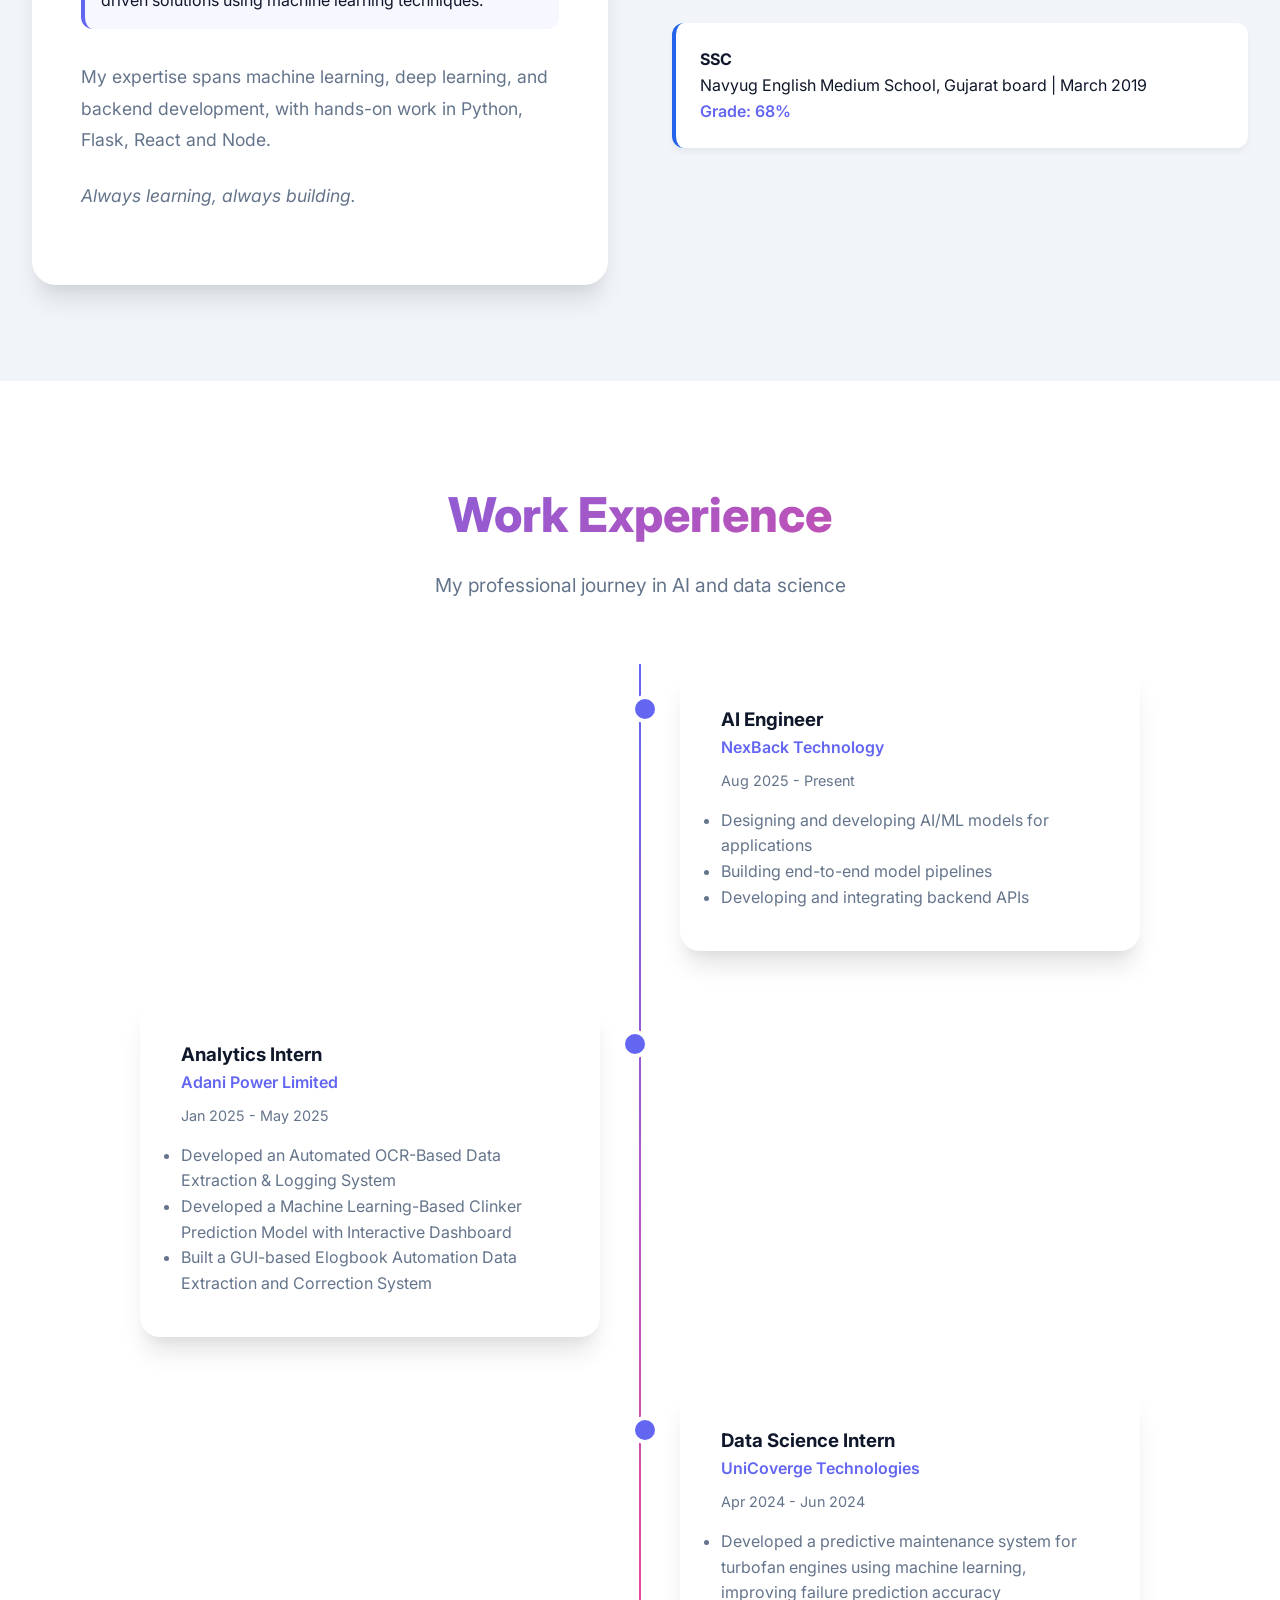
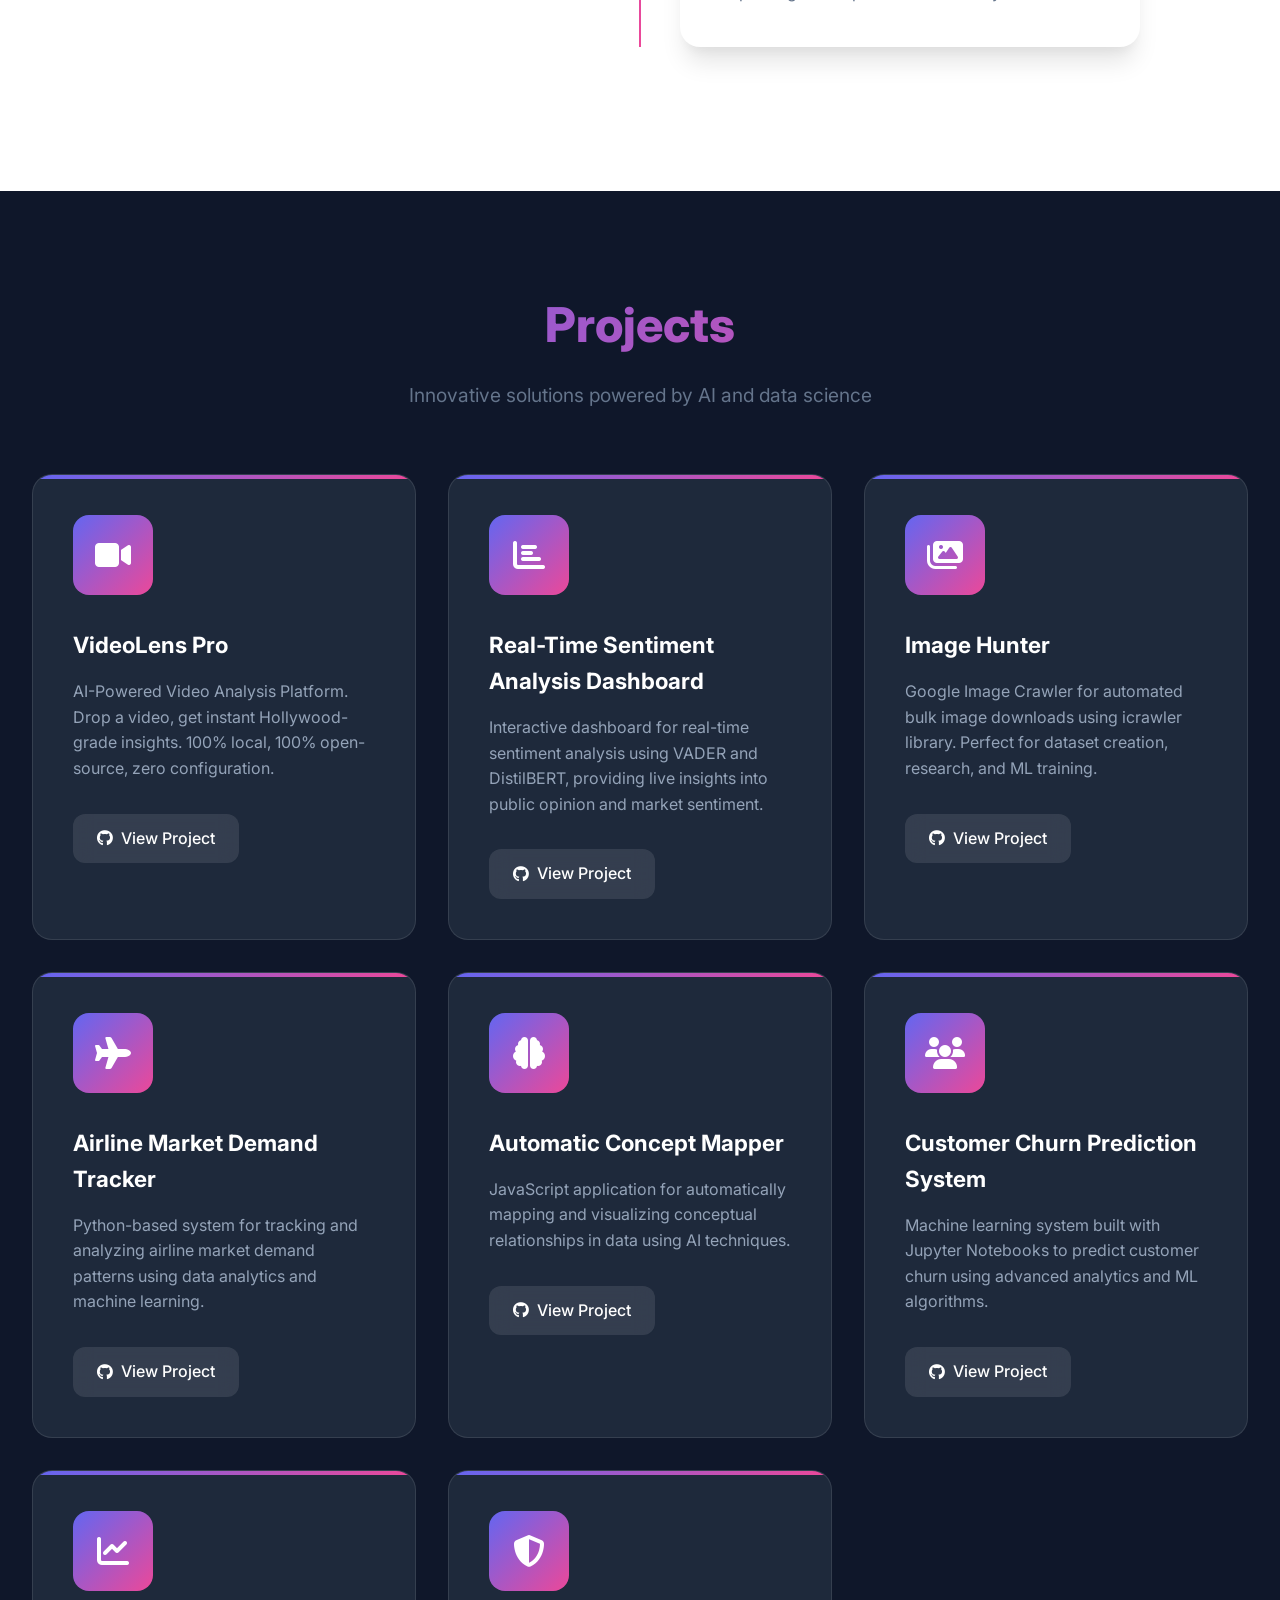
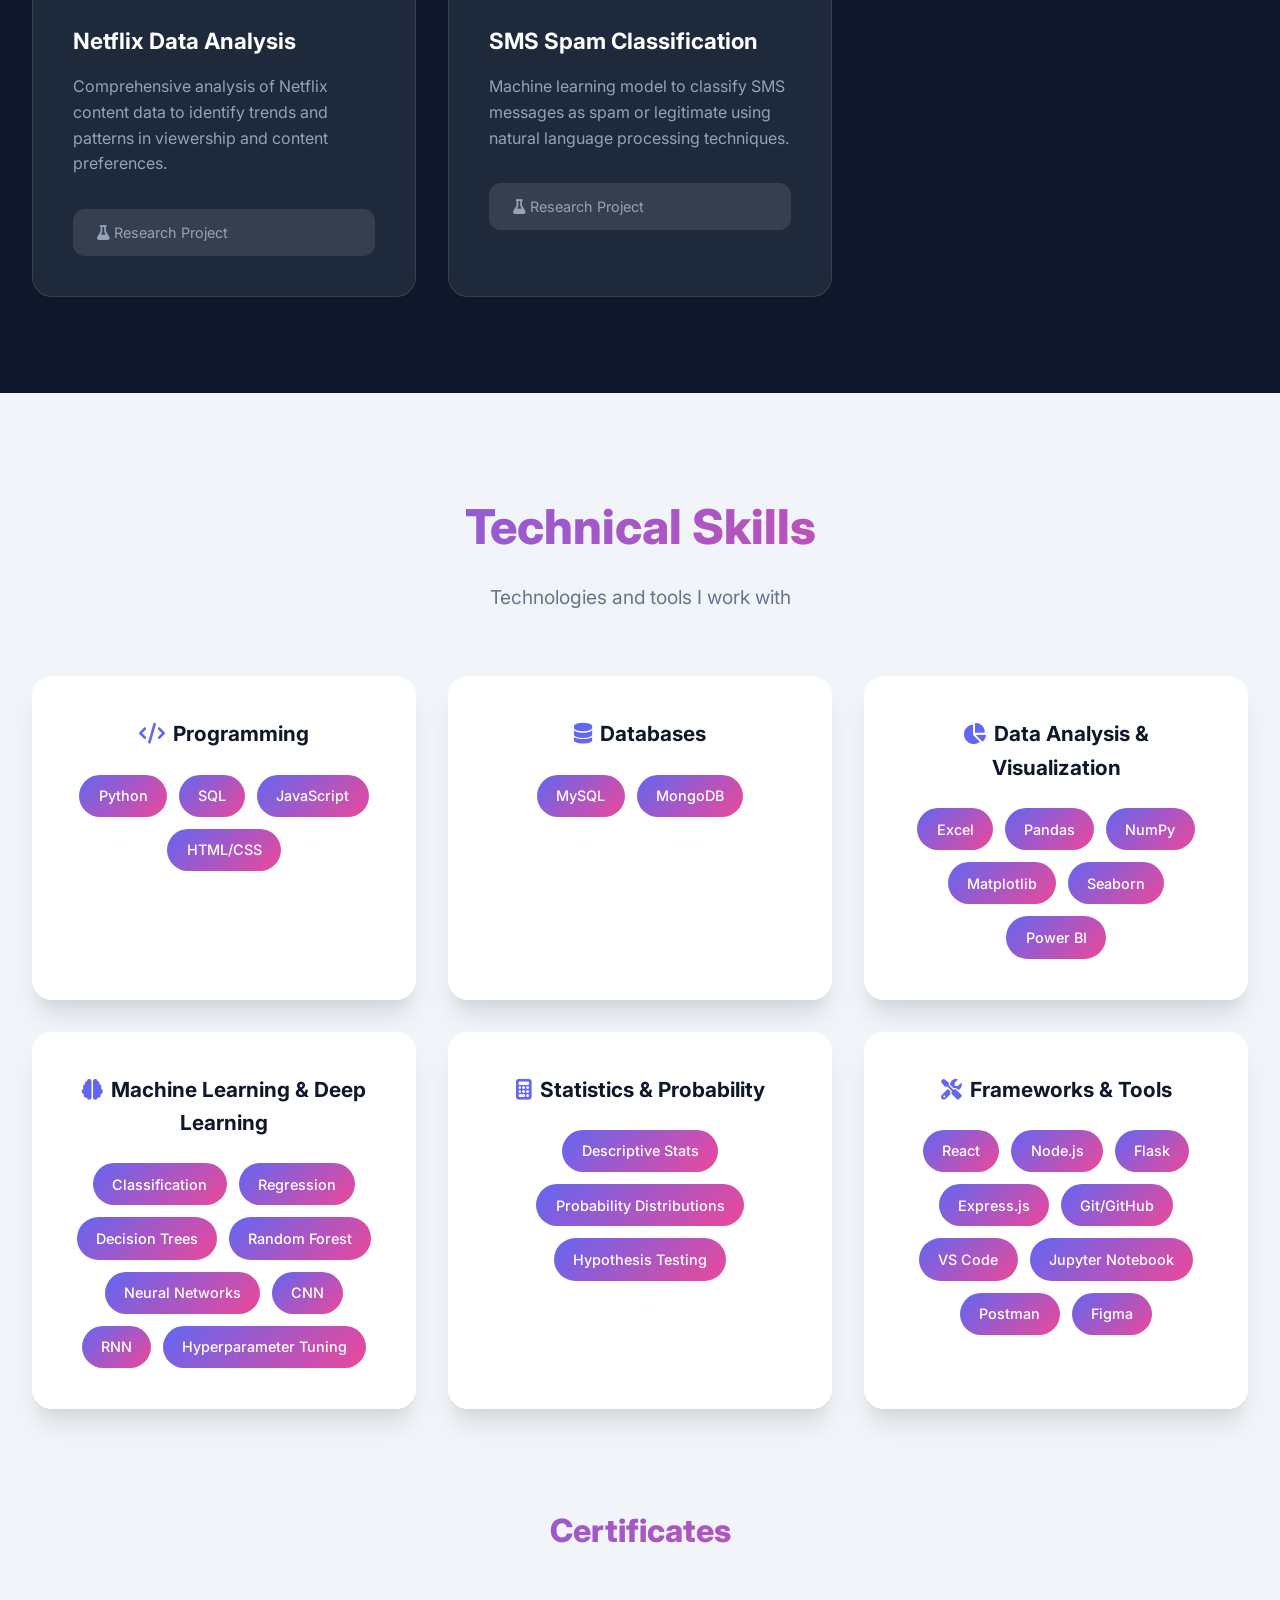
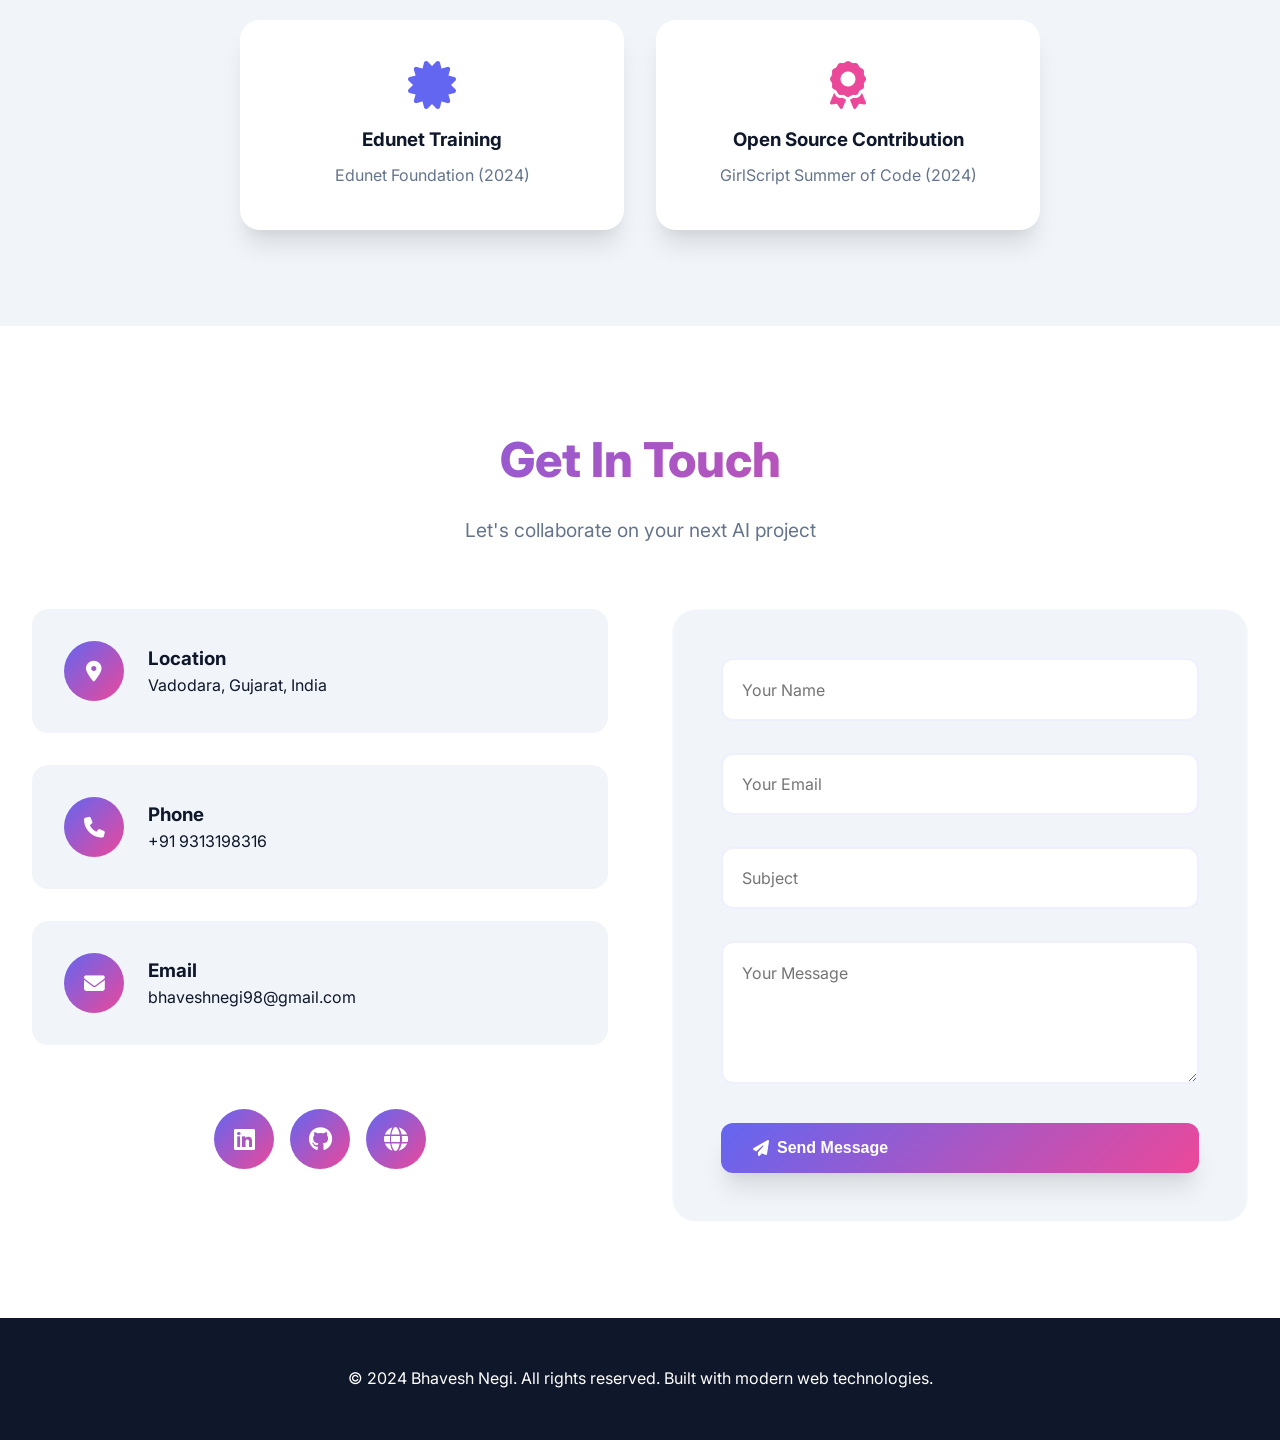
==== commit d34d140b: "`Updated portfolio website with new design, features, and content`" ====
--- a/port.html
+++ b/port.html
@@ -1,11 +1,14 @@
 <!DOCTYPE html>
 <html lang="en">
+
 <head>
     <meta charset="UTF-8">
     <meta name="viewport" content="width=device-width, initial-scale=1.0">
     <title>Bhavesh Negi - AI Engineer</title>
     <link href="https://cdnjs.cloudflare.com/ajax/libs/font-awesome/6.4.0/css/all.min.css" rel="stylesheet">
-    <link href="https://fonts.googleapis.com/css2?family=Inter:wght@300;400;500;600;700;800&family=JetBrains+Mono:wght@400;500;600&display=swap" rel="stylesheet">
+    <link
+        href="https://fonts.googleapis.com/css2?family=Inter:wght@300;400;500;600;700;800&family=JetBrains+Mono:wght@400;500;600&display=swap"
+        rel="stylesheet">
     <style>
         :root {
             --primary: #6366f1;
@@ -90,7 +93,8 @@
             border-radius: 8px;
         }
 
-        .nav-link:hover, .nav-link.active {
+        .nav-link:hover,
+        .nav-link.active {
             color: var(--primary);
             background: rgba(99, 102, 241, 0.1);
         }
@@ -127,13 +131,20 @@
             left: 0;
             right: 0;
             bottom: 0;
-            background: url('data:image/svg+xml,<svg xmlns="http://www.w3.org/2000/svg" viewBox="0 0 100 100"><defs><pattern id="grid" width="10" height="10" patternUnits="userSpaceOnUse"><path d="M 10 0 L 0 0 0 10" fill="none" stroke="rgba(255,255,255,0.05)" stroke-width="1"/></pattern></defs><rect width="100" height="100" fill="url(%23grid)"/></svg>');
+            background: url("data:image/svg+xml,<svg xmlns='http://www.w3.org/2000/svg' width='20' height='20'><rect width='20' height='20' fill='black'/><path d='M0 20 L20 0' stroke='rgba(255,255,255,0.08)' stroke-width='2'/></svg>");
             animation: float 20s ease-in-out infinite;
         }
 
         @keyframes float {
-            0%, 100% { transform: translateY(0px); }
-            50% { transform: translateY(-20px); }
+
+            0%,
+            100% {
+                transform: translateY(0px);
+            }
+
+            50% {
+                transform: translateY(-20px);
+            }
         }
 
         .hero-container {
@@ -165,8 +176,15 @@
         }
 
         @keyframes shimmer {
-            0%, 100% { background-position: 0% 50%; }
-            50% { background-position: 100% 50%; }
+
+            0%,
+            100% {
+                background-position: 0% 50%;
+            }
+
+            50% {
+                background-position: 100% 50%;
+            }
         }
 
         .hero-subtitle {
@@ -249,12 +267,6 @@
             border-radius: 50%;
             background: conic-gradient(from 0deg, #6366f1, #ec4899, #f59e0b, #6366f1);
             padding: 4px;
-            animation: rotate 10s linear infinite;
-        }
-
-        @keyframes rotate {
-            from { transform: rotate(0deg); }
-            to { transform: rotate(360deg); }
         }
 
         .profile-image {
@@ -299,14 +311,40 @@
             animation: float-random 6s ease-in-out infinite;
         }
 
-        .floating-element:nth-child(1) { top: 10%; left: 10%; animation-delay: 0s; }
-        .floating-element:nth-child(2) { top: 20%; right: 10%; animation-delay: 1s; }
-        .floating-element:nth-child(3) { bottom: 30%; left: 5%; animation-delay: 2s; }
-        .floating-element:nth-child(4) { bottom: 10%; right: 15%; animation-delay: 3s; }
+        .floating-element:nth-child(1) {
+            top: 10%;
+            left: 10%;
+            animation-delay: 0s;
+        }
+
+        .floating-element:nth-child(2) {
+            top: 20%;
+            right: 10%;
+            animation-delay: 1s;
+        }
+
+        .floating-element:nth-child(3) {
+            bottom: 30%;
+            left: 5%;
+            animation-delay: 2s;
+        }
+
+        .floating-element:nth-child(4) {
+            bottom: 10%;
+            right: 15%;
+            animation-delay: 3s;
+        }
 
         @keyframes float-random {
-            0%, 100% { transform: translateY(0px) rotate(0deg); }
-            50% { transform: translateY(-20px) rotate(5deg); }
+
+            0%,
+            100% {
+                transform: translateY(0px) rotate(0deg);
+            }
+
+            50% {
+                transform: translateY(-20px) rotate(5deg);
+            }
         }
 
         /* Sections */
@@ -388,13 +426,13 @@
             flex-direction: column;
             gap: 2rem;
         }
-        
-        .education-timeline h3{
+
+        .education-timeline h3 {
             font-size: 1.5rem;
             margin-bottom: 1.5rem;
             color: #1f2937;
         }
-        
+
 
         .education-item {
             background: white;
@@ -785,6 +823,7 @@
         }
     </style>
 </head>
+
 <body>
     <!-- Scroll Progress -->
     <div class="scroll-progress"></div>
@@ -792,7 +831,7 @@
     <!-- Navigation -->
     <nav class="navbar">
         <div class="nav-container">
-            <div class="nav-logo">BN</div>
+            <div class="nav-logo">Bhavesh Negi</div>
             <ul class="nav-menu">
                 <li><a href="#home" class="nav-link active">Home</a></li>
                 <li><a href="#about" class="nav-link">About</a></li>
@@ -816,7 +855,8 @@
                 <h1>Hi, I'm <span class="highlight">Bhavesh Negi</span></h1>
                 <p class="hero-subtitle">AI Engineer & Data Science Professional</p>
                 <p class="hero-description">
-                    Passionate about leveraging AI to solve complex problems and creating scalable, production-ready systems. I design and build AI models, end-to-end pipelines, and backend APIs.
+                    Passionate about leveraging AI to solve complex problems and creating scalable, production-ready
+                    systems. I design and build AI models, end-to-end pipelines, and backend APIs.
                 </p>
                 <div class="hero-buttons">
                     <a href="#projects" class="btn btn-primary">
@@ -825,7 +865,7 @@
                     </a>
                     <a href="#contact" class="btn btn-secondary">
                         <i class="fas fa-paper-plane"></i>
-                        Get In Touch 
+                        Get In Touch
                     </a>
                 </div>
             </div>
@@ -856,13 +896,17 @@
             </div>
             <div class="about-content">
                 <div class="about-text">
-                    <p>I'm a recent B.Tech CSE graduate currently working as an AI Engineer at NexBack Technology, where I design and build AI models, end-to-end model pipelines, and backend APIs for applications.</p>
+                    <p>I'm a recent B.Tech CSE graduate currently working as an AI Engineer at NexBack Technology, where
+                        I design and build AI models, end-to-end model pipelines, and backend APIs for applications.</p>
                     <p>I have industry experience through internships, including:</p>
                     <ul class="about-list">
-                        <li><strong>Analytics Intern at Adani Power</strong> – Worked on data analysis, ML model and Automation development.</li>
-                        <li><strong>Data Science Intern at UCT Pvt. Ltd.</strong> – Developed data-driven solutions using machine learning techniques.</li>
+                        <li><strong>Analytics Intern at Adani Power</strong> – Worked on data analysis, ML model and
+                            Automation development.</li>
+                        <li><strong>Data Science Intern at UCT Pvt. Ltd.</strong> – Developed data-driven solutions
+                            using machine learning techniques.</li>
                     </ul>
-                    <p>My expertise spans machine learning, deep learning, and backend development, with hands-on work in Python, Flask, React and Node.</p>
+                    <p>My expertise spans machine learning, deep learning, and backend development, with hands-on work
+                        in Python, Flask, React and Node.</p>
                     <p><em>Always learning, always building.</em></p>
                 </div>
                 <div class="education-timeline">
@@ -899,7 +943,8 @@
                     <div class="timeline-content">
                         <h3>AI Engineer</h3>
                         <span style="color: var(--primary); font-weight: 600;">NexBack Technology</span>
-                        <span style="color: var(--gray); font-size: 0.9rem; display: block; margin: 0.5rem 0;">Aug 2025 - Present</span>
+                        <span style="color: var(--gray); font-size: 0.9rem; display: block; margin: 0.5rem 0;">Aug 2025
+                            - Present</span>
                         <ul style="margin-top: 1rem; color: var(--gray);">
                             <li>Designing and developing AI/ML models for applications</li>
                             <li>Building end-to-end model pipelines</li>
@@ -911,10 +956,12 @@
                     <div class="timeline-content">
                         <h3>Analytics Intern</h3>
                         <span style="color: var(--primary); font-weight: 600;">Adani Power Limited</span>
-                        <span style="color: var(--gray); font-size: 0.9rem; display: block; margin: 0.5rem 0;">Jan 2025 - May 2025</span>
+                        <span style="color: var(--gray); font-size: 0.9rem; display: block; margin: 0.5rem 0;">Jan 2025
+                            - May 2025</span>
                         <ul style="margin-top: 1rem; color: var(--gray);">
                             <li>Developed an Automated OCR-Based Data Extraction & Logging System</li>
-                            <li>Developed a Machine Learning-Based Clinker Prediction Model with Interactive Dashboard</li>
+                            <li>Developed a Machine Learning-Based Clinker Prediction Model with Interactive Dashboard
+                            </li>
                             <li>Built a GUI-based Elogbook Automation Data Extraction and Correction System</li>
                         </ul>
                     </div>
@@ -923,9 +970,11 @@
                     <div class="timeline-content">
                         <h3>Data Science Intern</h3>
                         <span style="color: var(--primary); font-weight: 600;">UniCoverge Technologies</span>
-                        <span style="color: var(--gray); font-size: 0.9rem; display: block; margin: 0.5rem 0;">Apr 2024 - Jun 2024</span>
+                        <span style="color: var(--gray); font-size: 0.9rem; display: block; margin: 0.5rem 0;">Apr 2024
+                            - Jun 2024</span>
                         <ul style="margin-top: 1rem; color: var(--gray);">
-                            <li>Developed a predictive maintenance system for turbofan engines using machine learning, improving failure prediction accuracy</li>
+                            <li>Developed a predictive maintenance system for turbofan engines using machine learning,
+                                improving failure prediction accuracy</li>
                         </ul>
                     </div>
                 </div>
@@ -946,7 +995,8 @@
                         <i class="fas fa-video"></i>
                     </div>
                     <h3>VideoLens Pro</h3>
-                    <p>AI-Powered Video Analysis Platform. Drop a video, get instant Hollywood-grade insights. 100% local, 100% open-source, zero configuration.</p>
+                    <p>AI-Powered Video Analysis Platform. Drop a video, get instant Hollywood-grade insights. 100%
+                        local, 100% open-source, zero configuration.</p>
                     <a href="https://github.com/bhaveshnegi/VideoLensPro" class="project-link" target="_blank">
                         <i class="fab fa-github"></i>
                         View Project
@@ -958,8 +1008,10 @@
                         <i class="fas fa-chart-bar"></i>
                     </div>
                     <h3>Real-Time Sentiment Analysis Dashboard</h3>
-                    <p>Interactive dashboard for real-time sentiment analysis using VADER and DistilBERT, providing live insights into public opinion and market sentiment.</p>
-                    <a href="https://github.com/bhaveshnegi/Real-Time-Sentiment-Analysis-Dashboard" class="project-link" target="_blank">
+                    <p>Interactive dashboard for real-time sentiment analysis using VADER and DistilBERT, providing live
+                        insights into public opinion and market sentiment.</p>
+                    <a href="https://github.com/bhaveshnegi/Real-Time-Sentiment-Analysis-Dashboard" class="project-link"
+                        target="_blank">
                         <i class="fab fa-github"></i>
                         View Project
                     </a>
@@ -970,7 +1022,8 @@
                         <i class="fas fa-images"></i>
                     </div>
                     <h3>Image Hunter</h3>
-                    <p>Google Image Crawler for automated bulk image downloads using icrawler library. Perfect for dataset creation, research, and ML training.</p>
+                    <p>Google Image Crawler for automated bulk image downloads using icrawler library. Perfect for
+                        dataset creation, research, and ML training.</p>
                     <a href="https://github.com/bhaveshnegi/Image-Hunter" class="project-link" target="_blank">
                         <i class="fab fa-github"></i>
                         View Project
@@ -982,8 +1035,10 @@
                         <i class="fas fa-plane"></i>
                     </div>
                     <h3>Airline Market Demand Tracker</h3>
-                    <p>Python-based system for tracking and analyzing airline market demand patterns using data analytics and machine learning.</p>
-                    <a href="https://github.com/bhaveshnegi/Airline-Market-Demand-Tracker" class="project-link" target="_blank">
+                    <p>Python-based system for tracking and analyzing airline market demand patterns using data
+                        analytics and machine learning.</p>
+                    <a href="https://github.com/bhaveshnegi/Airline-Market-Demand-Tracker" class="project-link"
+                        target="_blank">
                         <i class="fab fa-github"></i>
                         View Project
                     </a>
@@ -994,8 +1049,10 @@
                         <i class="fas fa-brain"></i>
                     </div>
                     <h3>Automatic Concept Mapper</h3>
-                    <p>JavaScript application for automatically mapping and visualizing conceptual relationships in data using AI techniques.</p>
-                    <a href="https://github.com/bhaveshnegi/Automatic-Concept-Mapper" class="project-link" target="_blank">
+                    <p>JavaScript application for automatically mapping and visualizing conceptual relationships in data
+                        using AI techniques.</p>
+                    <a href="https://github.com/bhaveshnegi/Automatic-Concept-Mapper" class="project-link"
+                        target="_blank">
                         <i class="fab fa-github"></i>
                         View Project
                     </a>
@@ -1006,8 +1063,10 @@
                         <i class="fas fa-users"></i>
                     </div>
                     <h3>Customer Churn Prediction System</h3>
-                    <p>Machine learning system built with Jupyter Notebooks to predict customer churn using advanced analytics and ML algorithms.</p>
-                    <a href="https://github.com/bhaveshnegi/Customer-Churn-Prediction-System" class="project-link" target="_blank">
+                    <p>Machine learning system built with Jupyter Notebooks to predict customer churn using advanced
+                        analytics and ML algorithms.</p>
+                    <a href="https://github.com/bhaveshnegi/Customer-Churn-Prediction-System" class="project-link"
+                        target="_blank">
                         <i class="fab fa-github"></i>
                         View Project
                     </a>
@@ -1018,8 +1077,10 @@
                         <i class="fas fa-chart-line"></i>
                     </div>
                     <h3>Netflix Data Analysis</h3>
-                    <p>Comprehensive analysis of Netflix content data to identify trends and patterns in viewership and content preferences.</p>
-                    <div style="padding: 0.75rem 1.5rem; background: rgba(255, 255, 255, 0.1); border-radius: 12px; color: #94a3b8; font-size: 0.9rem; margin-top: 2rem;">
+                    <p>Comprehensive analysis of Netflix content data to identify trends and patterns in viewership and
+                        content preferences.</p>
+                    <div
+                        style="padding: 0.75rem 1.5rem; background: rgba(255, 255, 255, 0.1); border-radius: 12px; color: #94a3b8; font-size: 0.9rem; margin-top: 2rem;">
                         <i class="fas fa-flask"></i>
                         Research Project
                     </div>
@@ -1030,8 +1091,10 @@
                         <i class="fas fa-shield-alt"></i>
                     </div>
                     <h3>SMS Spam Classification</h3>
-                    <p>Machine learning model to classify SMS messages as spam or legitimate using natural language processing techniques.</p>
-                    <div style="padding: 0.75rem 1.5rem; background: rgba(255, 255, 255, 0.1); border-radius: 12px; color: #94a3b8; font-size: 0.9rem; margin-top: 2rem;">
+                    <p>Machine learning model to classify SMS messages as spam or legitimate using natural language
+                        processing techniques.</p>
+                    <div
+                        style="padding: 0.75rem 1.5rem; background: rgba(255, 255, 255, 0.1); border-radius: 12px; color: #94a3b8; font-size: 0.9rem; margin-top: 2rem;">
                         <i class="fas fa-flask"></i>
                         Research Project
                     </div>
@@ -1059,7 +1122,8 @@
                 </div>
 
                 <div class="skill-category">
-                    <h3><i class="fas fa-database" style="margin-right: 0.5rem; color: var(--primary);"></i>Databases</h3>
+                    <h3><i class="fas fa-database" style="margin-right: 0.5rem; color: var(--primary);"></i>Databases
+                    </h3>
                     <div class="skill-tags">
                         <span class="skill-tag">MySQL</span>
                         <span class="skill-tag">MongoDB</span>
@@ -1067,7 +1131,8 @@
                 </div>
 
                 <div class="skill-category">
-                    <h3><i class="fas fa-chart-pie" style="margin-right: 0.5rem; color: var(--primary);"></i>Data Analysis & Visualization</h3>
+                    <h3><i class="fas fa-chart-pie" style="margin-right: 0.5rem; color: var(--primary);"></i>Data
+                        Analysis & Visualization</h3>
                     <div class="skill-tags">
                         <span class="skill-tag">Excel</span>
                         <span class="skill-tag">Pandas</span>
@@ -1079,7 +1144,8 @@
                 </div>
 
                 <div class="skill-category">
-                    <h3><i class="fas fa-brain" style="margin-right: 0.5rem; color: var(--primary);"></i>Machine Learning & Deep Learning</h3>
+                    <h3><i class="fas fa-brain" style="margin-right: 0.5rem; color: var(--primary);"></i>Machine
+                        Learning & Deep Learning</h3>
                     <div class="skill-tags">
                         <span class="skill-tag">Classification</span>
                         <span class="skill-tag">Regression</span>
@@ -1093,7 +1159,8 @@
                 </div>
 
                 <div class="skill-category">
-                    <h3><i class="fas fa-calculator" style="margin-right: 0.5rem; color: var(--primary);"></i>Statistics & Probability</h3>
+                    <h3><i class="fas fa-calculator" style="margin-right: 0.5rem; color: var(--primary);"></i>Statistics
+                        & Probability</h3>
                     <div class="skill-tags">
                         <span class="skill-tag">Descriptive Stats</span>
                         <span class="skill-tag">Probability Distributions</span>
@@ -1102,7 +1169,8 @@
                 </div>
 
                 <div class="skill-category">
-                    <h3><i class="fas fa-tools" style="margin-right: 0.5rem; color: var(--primary);"></i>Frameworks & Tools</h3>
+                    <h3><i class="fas fa-tools" style="margin-right: 0.5rem; color: var(--primary);"></i>Frameworks &
+                        Tools</h3>
                     <div class="skill-tags">
                         <span class="skill-tag">React</span>
                         <span class="skill-tag">Node.js</span>
@@ -1122,13 +1190,19 @@
                 <div class="section-header">
                     <h2 class="section-title" style="font-size: 2rem;">Certificates</h2>
                 </div>
-                <div style="display: grid; grid-template-columns: repeat(auto-fit, minmax(300px, 1fr)); gap: 2rem; max-width: 800px; margin: 0 auto;">
-                    <div style="background: var(--white); padding: 2.5rem; border-radius: 20px; box-shadow: var(--shadow); text-align: center; border: 1px solid rgba(255, 255, 255, 0.5); transition: transform 0.3s ease;" onmouseover="this.style.transform='translateY(-5px)'" onmouseout="this.style.transform='translateY(0)'">
-                        <i class="fas fa-certificate" style="font-size: 3rem; color: var(--primary); margin-bottom: 1rem;"></i>
+                <div
+                    style="display: grid; grid-template-columns: repeat(auto-fit, minmax(300px, 1fr)); gap: 2rem; max-width: 800px; margin: 0 auto;">
+                    <div style="background: var(--white); padding: 2.5rem; border-radius: 20px; box-shadow: var(--shadow); text-align: center; border: 1px solid rgba(255, 255, 255, 0.5); transition: transform 0.3s ease;"
+                        onmouseover="this.style.transform='translateY(-5px)'"
+                        onmouseout="this.style.transform='translateY(0)'">
+                        <i class="fas fa-certificate"
+                            style="font-size: 3rem; color: var(--primary); margin-bottom: 1rem;"></i>
                         <h3 style="margin-bottom: 0.5rem;">Edunet Training</h3>
                         <p style="color: var(--gray);">Edunet Foundation (2024)</p>
                     </div>
-                    <div style="background: var(--white); padding: 2.5rem; border-radius: 20px; box-shadow: var(--shadow); text-align: center; border: 1px solid rgba(255, 255, 255, 0.5); transition: transform 0.3s ease;" onmouseover="this.style.transform='translateY(-5px)'" onmouseout="this.style.transform='translateY(0)'">
+                    <div style="background: var(--white); padding: 2.5rem; border-radius: 20px; box-shadow: var(--shadow); text-align: center; border: 1px solid rgba(255, 255, 255, 0.5); transition: transform 0.3s ease;"
+                        onmouseover="this.style.transform='translateY(-5px)'"
+                        onmouseout="this.style.transform='translateY(0)'">
                         <i class="fas fa-award" style="font-size: 3rem; color: var(--accent); margin-bottom: 1rem;"></i>
                         <h3 style="margin-bottom: 0.5rem;">Open Source Contribution</h3>
                         <p style="color: var(--gray);">GirlScript Summer of Code (2024)</p>
@@ -1169,13 +1243,22 @@
                         </div>
                     </div>
                     <div style="display: flex; gap: 1rem; justify-content: center; margin-top: 2rem;">
-                        <a href="https://www.linkedin.com/in/bhavesh-negi-59314224a/" style="width: 60px; height: 60px; background: var(--gradient-2); color: var(--white); border-radius: 50%; display: flex; align-items: center; justify-content: center; text-decoration: none; transition: all 0.3s ease; font-size: 1.5rem;" target="_blank" onmouseover="this.style.transform='translateY(-3px)'" onmouseout="this.style.transform='translateY(0)'">
+                        <a href="https://www.linkedin.com/in/bhavesh-negi-59314224a/"
+                            style="width: 60px; height: 60px; background: var(--gradient-2); color: var(--white); border-radius: 50%; display: flex; align-items: center; justify-content: center; text-decoration: none; transition: all 0.3s ease; font-size: 1.5rem;"
+                            target="_blank" onmouseover="this.style.transform='translateY(-3px)'"
+                            onmouseout="this.style.transform='translateY(0)'">
                             <i class="fab fa-linkedin"></i>
                         </a>
-                        <a href="https://github.com/bhaveshnegi" style="width: 60px; height: 60px; background: var(--gradient-2); color: var(--white); border-radius: 50%; display: flex; align-items: center; justify-content: center; text-decoration: none; transition: all 0.3s ease; font-size: 1.5rem;" target="_blank" onmouseover="this.style.transform='translateY(-3px)'" onmouseout="this.style.transform='translateY(0)'">
+                        <a href="https://github.com/bhaveshnegi"
+                            style="width: 60px; height: 60px; background: var(--gradient-2); color: var(--white); border-radius: 50%; display: flex; align-items: center; justify-content: center; text-decoration: none; transition: all 0.3s ease; font-size: 1.5rem;"
+                            target="_blank" onmouseover="this.style.transform='translateY(-3px)'"
+                            onmouseout="this.style.transform='translateY(0)'">
                             <i class="fab fa-github"></i>
                         </a>
-                        <a href="#" style="width: 60px; height: 60px; background: var(--gradient-2); color: var(--white); border-radius: 50%; display: flex; align-items: center; justify-content: center; text-decoration: none; transition: all 0.3s ease; font-size: 1.5rem;" onmouseover="this.style.transform='translateY(-3px)'" onmouseout="this.style.transform='translateY(0)'">
+                        <a href="#"
+                            style="width: 60px; height: 60px; background: var(--gradient-2); color: var(--white); border-radius: 50%; display: flex; align-items: center; justify-content: center; text-decoration: none; transition: all 0.3s ease; font-size: 1.5rem;"
+                            onmouseover="this.style.transform='translateY(-3px)'"
+                            onmouseout="this.style.transform='translateY(0)'">
                             <i class="fas fa-globe"></i>
                         </a>
                     </div>
@@ -1192,7 +1275,8 @@
                             <input type="text" id="subject" name="subject" placeholder="Subject" required>
                         </div>
                         <div class="form-group">
-                            <textarea id="message" name="message" placeholder="Your Message" rows="5" required></textarea>
+                            <textarea id="message" name="message" placeholder="Your Message" rows="5"
+                                required></textarea>
                         </div>
                         <button type="button" class="btn btn-primary" style="width: 100%;" onclick="sendMessage()">
                             <i class="fas fa-paper-plane"></i>
@@ -1210,6 +1294,14 @@
             <p>&copy; 2024 Bhavesh Negi. All rights reserved. Built with modern web technologies.</p>
         </div>
     </footer>
+
+    <script src="https://cdn.emailjs.com/dist/email.min.js"></script>
+    <script>
+        (function () {
+            emailjs.init("55iTUYribGQyOCvPv"); // replace with your EmailJS Public Key
+        })();
+    </script>
+
 
     <script>
         // Mobile Navigation Toggle
@@ -1286,19 +1378,19 @@
         function highlightActiveNav() {
             const sections = document.querySelectorAll('section[id]');
             const navLinks = document.querySelectorAll('.nav-link');
-            
+
             window.addEventListener('scroll', () => {
                 let current = '';
-                
+
                 sections.forEach(section => {
                     const sectionTop = section.offsetTop;
                     const sectionHeight = section.clientHeight;
-                    
+
                     if (window.scrollY >= (sectionTop - 200)) {
                         current = section.getAttribute('id');
                     }
                 });
-                
+
                 navLinks.forEach(link => {
                     link.classList.remove('active');
                     if (link.getAttribute('href') === `#${current}`) {
@@ -1312,30 +1404,42 @@
 
         // Contact form handling
         function sendMessage() {
-            const name = document.getElementById('name').value;
-            const email = document.getElementById('email').value;
-            const subject = document.getElementById('subject').value;
-            const message = document.getElementById('message').value;
-            
-            if (!name || !email || !subject || !message) {
-                alert('Please fill in all fields');
-                return;
-            }
-            
-            const emailRegex = /^[^\s@]+@[^\s@]+\.[^\s@]+$/;
-            if (!emailRegex.test(email)) {
-                alert('Please enter a valid email address');
-                return;
-            }
-            
-            alert('Thank you for your message! I will get back to you soon.');
-            
-            // Reset the form
-            document.getElementById('name').value = '';
-            document.getElementById('email').value = '';
-            document.getElementById('subject').value = '';
-            document.getElementById('message').value = '';
-        }
+    const name = document.getElementById('name').value;
+    const email = document.getElementById('email').value;
+    const subject = document.getElementById('subject').value;
+    const message = document.getElementById('message').value;
+
+    if (!name || !email || !subject || !message) {
+        alert('Please fill in all fields');
+        return;
+    }
+
+    const emailRegex = /^[^\s@]+@[^\s@]+\.[^\s@]+$/;
+    if (!emailRegex.test(email)) {
+        alert('Please enter a valid email address');
+        return;
+    }
+
+    // 🚀 Send email via EmailJS
+    emailjs.send("YOUR_SERVICE_ID", "YOUR_TEMPLATE_ID", {
+        from_name: name,
+        from_email: email,
+        subject: subject,
+        message: message
+    }).then(() => {
+        alert("✅ Thank you for your message! I will get back to you soon.");
+
+        // Reset the form
+        document.getElementById('name').value = '';
+        document.getElementById('email').value = '';
+        document.getElementById('subject').value = '';
+        document.getElementById('message').value = '';
+    }).catch((err) => {
+        console.error("EmailJS Error:", err);
+        alert("❌ Failed to send. Please try again later.");
+    });
+}
+
 
         // Add loading animation
         window.addEventListener('load', () => {
@@ -1367,9 +1471,9 @@
             z-index: 1000;
             box-shadow: var(--shadow);
         `;
-        
+
         document.body.appendChild(backToTopBtn);
-        
+
         window.addEventListener('scroll', () => {
             if (window.scrollY > 300) {
                 backToTopBtn.style.display = 'flex';
@@ -1377,21 +1481,22 @@
                 backToTopBtn.style.display = 'none';
             }
         });
-        
+
         backToTopBtn.addEventListener('click', () => {
             window.scrollTo({
                 top: 0,
                 behavior: 'smooth'
             });
         });
-        
-        backToTopBtn.addEventListener('mouseenter', function() {
+
+        backToTopBtn.addEventListener('mouseenter', function () {
             this.style.transform = 'translateY(-5px) scale(1.1)';
         });
-        
-        backToTopBtn.addEventListener('mouseleave', function() {
+
+        backToTopBtn.addEventListener('mouseleave', function () {
             this.style.transform = 'translateY(0) scale(1)';
         });
     </script>
 </body>
+
 </html>
